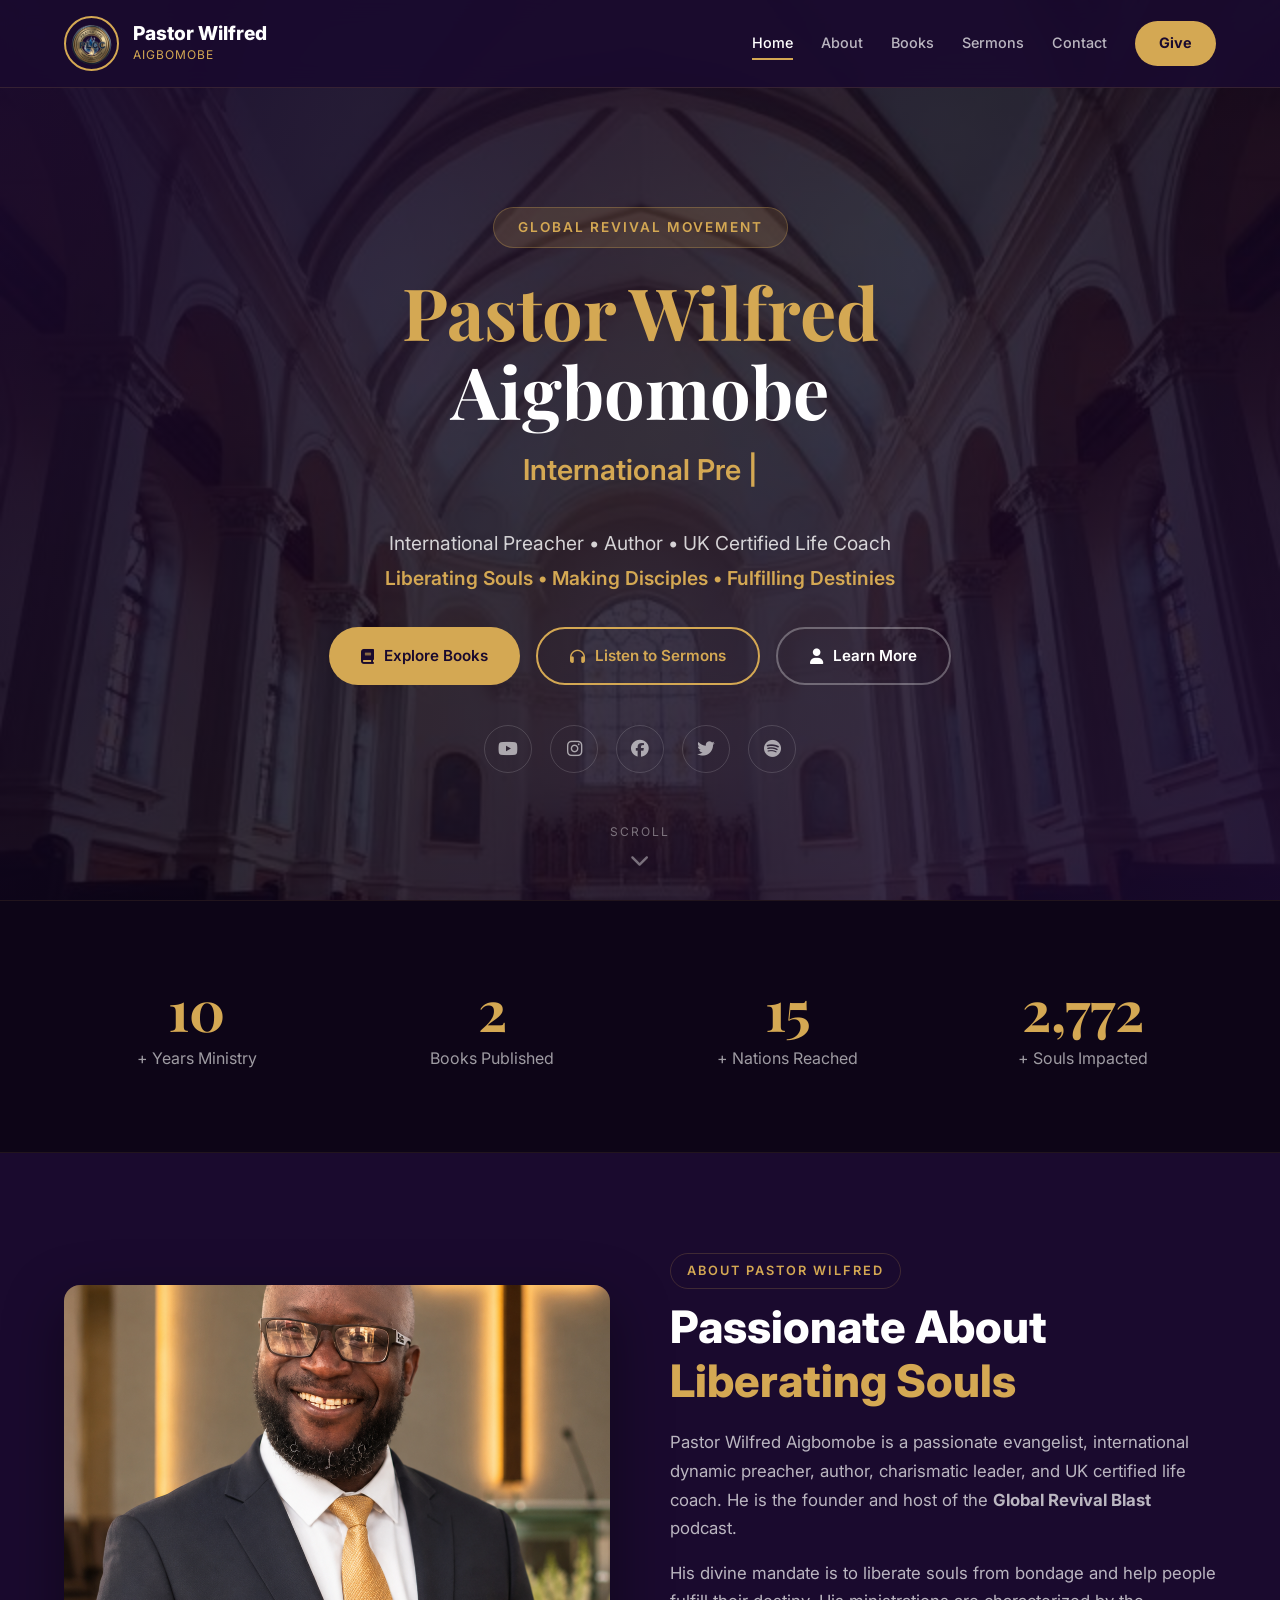
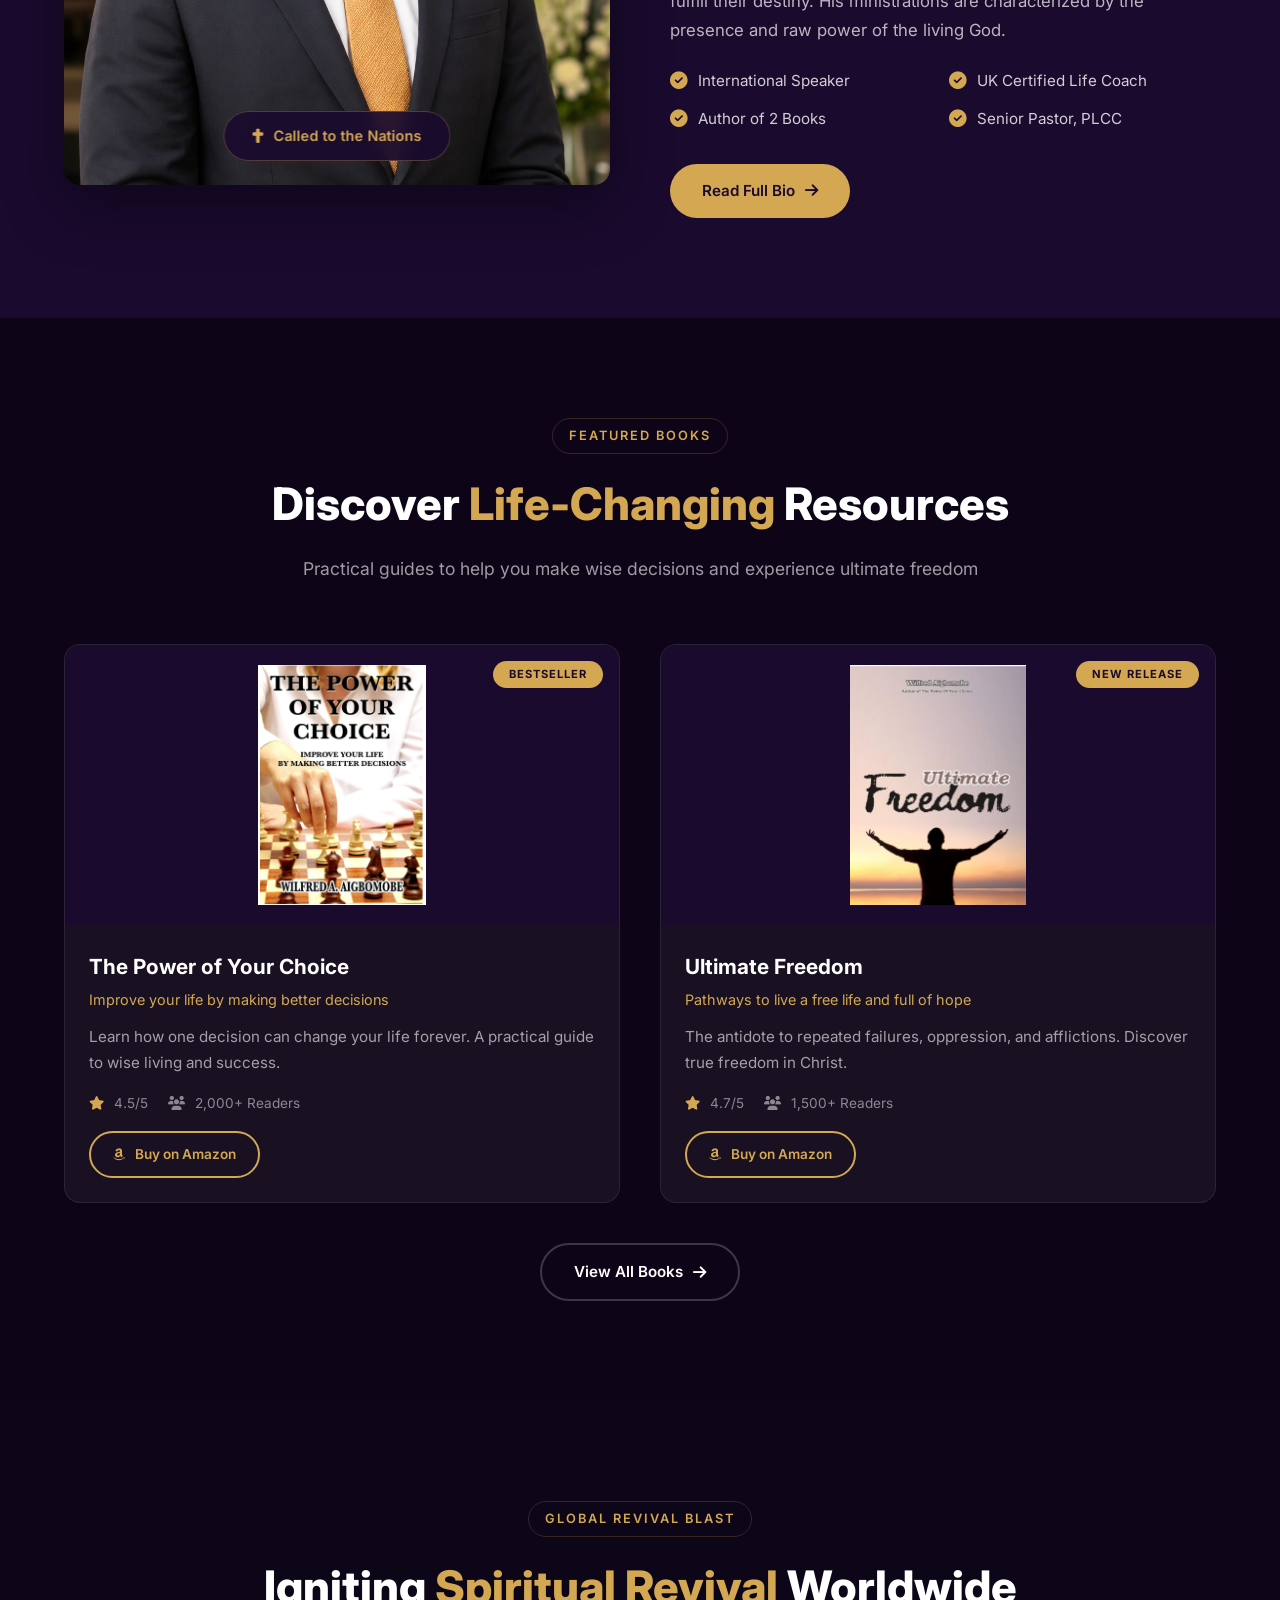
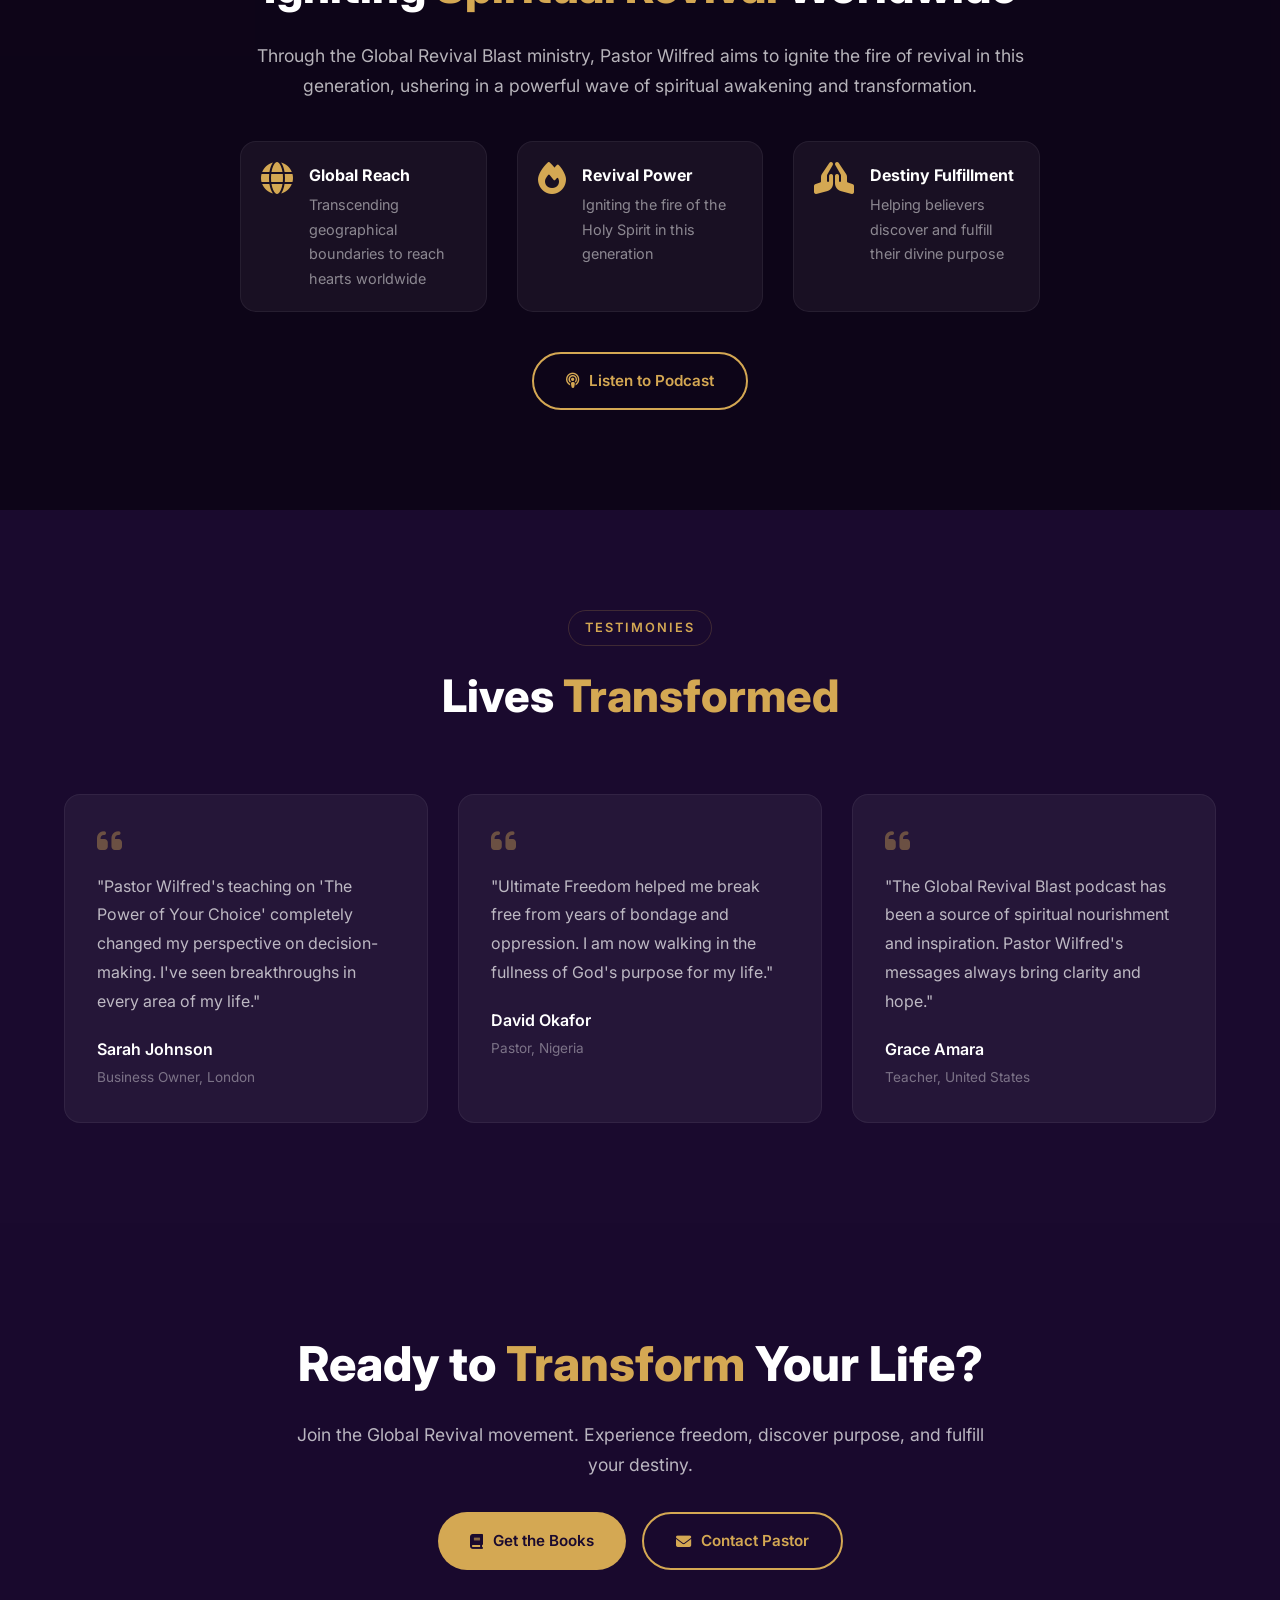
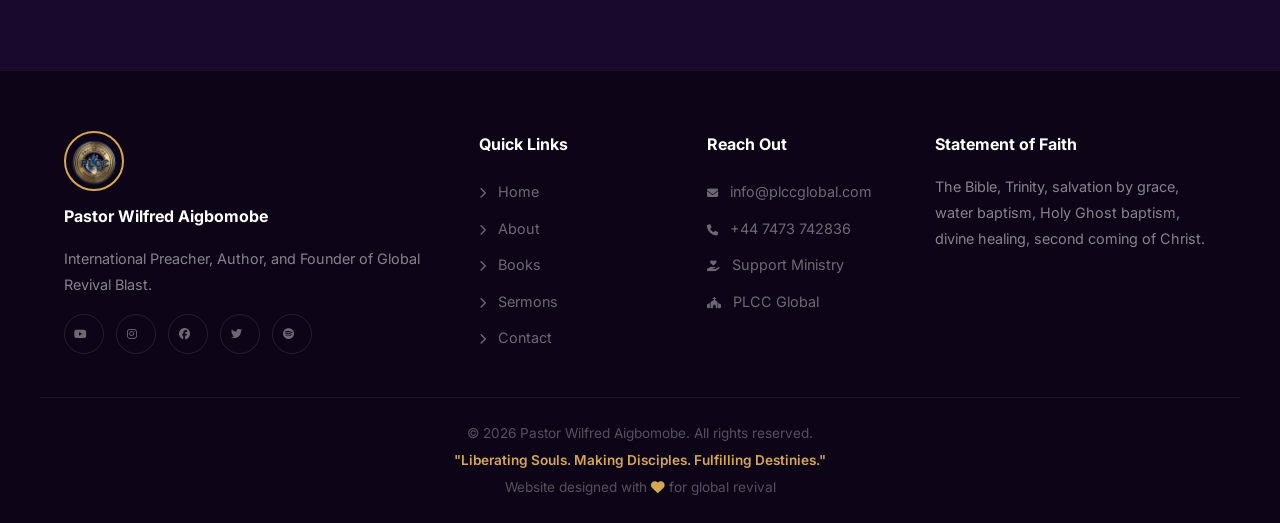
==== index.html @ 7311f671 "Initial commit: Pastor Wilfred Aigbomobe website with animations, books, sermons, and ministry pages" ====
<!DOCTYPE html>
<html lang="en">
<head>
    <meta charset="UTF-8" />
    <meta name="viewport" content="width=device-width, initial-scale=1.0" />
    <title>Pastor Wilfred Aigbomobe | Global Revivalist | Author | Speaker</title>
    <meta name="description" content="Pastor Wilfred Aigbomobe - International Preacher, Author of 'The Power of Your Choice' and 'Ultimate Freedom', Founder of Global Revival Blast. Liberating souls worldwide." />
    <meta name="keywords" content="Pastor Wilfred Aigbomobe, Global Revival Blast, The Power of Your Choice, Ultimate Freedom, PLCC, Prayer Life Christian Centre" />
    <meta name="robots" content="index, follow" />
    <link rel="canonical" href="https://pastorwilfred.com/" />
    
    <!-- Open Graph -->
    <meta property="og:title" content="Pastor Wilfred Aigbomobe | Global Revivalist" />
    <meta property="og:description" content="International Preacher, Author, and Founder of Global Revival Blast. Liberating Souls, Making Disciples, Fulfilling Destinies." />
    <meta property="og:image" content="images/pastor-photo.png" />
    <meta property="og:url" content="https://pastorwilfred.com/" />
    <meta property="og:type" content="website" />
    
    <link rel="preconnect" href="https://fonts.googleapis.com" />
    <link href="https://fonts.googleapis.com/css2?family=Inter:wght@300;400;600;700;800;900&family=Playfair+Display:wght@700&display=swap" rel="stylesheet" />
    <link rel="stylesheet" href="https://cdnjs.cloudflare.com/ajax/libs/font-awesome/6.5.0/css/all.min.css" />
    <link rel="stylesheet" href="css/style.css" />
</head>
<body>

    <!-- ===== PARTICLES BACKGROUND ===== -->
    <canvas id="particles-canvas"></canvas>

    <!-- ===== HEADER ===== -->
    <header>
        <div class="container header-content">
            <a href="index.html" class="logo">
                <img src="images/plc-logo.png" alt="PLCC Logo" class="logo-img" />
                <div class="logo-text">
                    <span class="logo-title">Pastor Wilfred</span>
                    <span class="logo-sub">Aigbomobe</span>
                </div>
            </a>
            <button class="hamburger" id="hamburger" aria-label="Toggle navigation">
                <span></span><span></span><span></span>
            </button>
            <nav id="nav-menu">
                <a href="index.html" class="active">Home</a>
                <a href="about.html">About</a>
                <a href="books.html">Books</a>
                <a href="sermons.html">Sermons</a>
                <a href="contact.html">Contact</a>
                <a href="give.html" class="btn-give">Give</a>
            </nav>
        </div>
    </header>

    <!-- ===== HERO SECTION ===== -->
    <section class="hero" style="background-image: url('images/church-background.jpg');">
        <div class="hero-overlay"></div>
        <div class="container hero-content">
            <div class="hero-badge animate-fade-up">Global Revival Movement</div>
            <h1 class="animate-text-reveal">
                <span class="highlight">Pastor Wilfred</span><br />
                Aigbomobe
            </h1>
            <div class="typed-container">
                <span class="typed-text" id="typed-text"></span>
                <span class="typed-cursor">|</span>
            </div>
            <p class="hero-description animate-fade-up delay-2">
                International Preacher • Author • UK Certified Life Coach<br />
                <span class="gold-text">Liberating Souls • Making Disciples • Fulfilling Destinies</span>
            </p>
            <div class="hero-buttons animate-fade-up delay-3">
                <a href="books.html" class="btn btn-primary"><i class="fas fa-book"></i> Explore Books</a>
                <a href="sermons.html" class="btn btn-gold"><i class="fas fa-headphones"></i> Listen to Sermons</a>
                <a href="about.html" class="btn btn-outline"><i class="fas fa-user"></i> Learn More</a>
            </div>
            <div class="hero-social animate-fade-up delay-4">
                <a href="#" target="_blank"><i class="fab fa-youtube"></i></a>
                <a href="#" target="_blank"><i class="fab fa-instagram"></i></a>
                <a href="#" target="_blank"><i class="fab fa-facebook"></i></a>
                <a href="#" target="_blank"><i class="fab fa-twitter"></i></a>
                <a href="#" target="_blank"><i class="fab fa-spotify"></i></a>
            </div>
        </div>
        <div class="scroll-indicator">
            <span>Scroll</span>
            <i class="fas fa-chevron-down"></i>
        </div>
    </section>

    <!-- ===== STATS SECTION ===== -->
    <section class="stats">
        <div class="container stats-grid">
            <div class="stat-item animate-on-scroll">
                <div class="stat-number" data-count="10">0</div>
                <div class="stat-label">+ Years Ministry</div>
            </div>
            <div class="stat-item animate-on-scroll">
                <div class="stat-number" data-count="2">0</div>
                <div class="stat-label">Books Published</div>
            </div>
            <div class="stat-item animate-on-scroll">
                <div class="stat-number" data-count="15">0</div>
                <div class="stat-label">+ Nations Reached</div>
            </div>
            <div class="stat-item animate-on-scroll">
                <div class="stat-number" data-count="5000">0</div>
                <div class="stat-label">+ Souls Impacted</div>
            </div>
        </div>
    </section>

    <!-- ===== ABOUT PREVIEW ===== -->
    <section class="about-preview">
        <div class="container">
            <div class="about-grid">
                <div class="about-image animate-on-scroll">
                    <img src="images/pastor-photo.png" alt="Pastor Wilfred Aigbomobe" />
                    <div class="about-image-badge">
                        <i class="fas fa-cross"></i> Called to the Nations
                    </div>
                </div>
                <div class="about-text animate-on-scroll">
                    <span class="section-tag">About Pastor Wilfred</span>
                    <h2>Passionate About <span class="highlight">Liberating Souls</span></h2>
                    <p>Pastor Wilfred Aigbomobe is a passionate evangelist, international dynamic preacher, author, charismatic leader, and UK certified life coach. He is the founder and host of the <strong>Global Revival Blast</strong> podcast.</p>
                    <p>His divine mandate is to liberate souls from bondage and help people fulfill their destiny. His ministrations are characterized by the presence and raw power of the living God.</p>
                    <div class="about-features">
                        <div class="feature"><i class="fas fa-check-circle gold-text"></i> International Speaker</div>
                        <div class="feature"><i class="fas fa-check-circle gold-text"></i> UK Certified Life Coach</div>
                        <div class="feature"><i class="fas fa-check-circle gold-text"></i> Author of 2 Books</div>
                        <div class="feature"><i class="fas fa-check-circle gold-text"></i> Senior Pastor, PLCC</div>
                    </div>
                    <a href="about.html" class="btn btn-primary">Read Full Bio <i class="fas fa-arrow-right"></i></a>
                </div>
            </div>
        </div>
    </section>

    <!-- ===== BOOKS PREVIEW ===== -->
    <section class="books-preview">
        <div class="container">
            <div class="section-header animate-on-scroll">
                <span class="section-tag">Featured Books</span>
                <h2>Discover <span class="highlight">Life-Changing</span> Resources</h2>
                <p>Practical guides to help you make wise decisions and experience ultimate freedom</p>
            </div>
            <div class="books-grid">
                <div class="book-card animate-on-scroll">
                    <div class="book-image">
                        <img src="images/power of your choice book.png" alt="The Power of Your Choice" />
                        <div class="book-badge">Bestseller</div>
                    </div>
                    <div class="book-info">
                        <h3>The Power of Your Choice</h3>
                        <p class="book-subtitle">Improve your life by making better decisions</p>
                        <p class="book-description">Learn how one decision can change your life forever. A practical guide to wise living and success.</p>
                        <div class="book-meta">
                            <span><i class="fas fa-star gold-text"></i> 4.5/5</span>
                            <span><i class="fas fa-users"></i> 2,000+ Readers</span>
                        </div>
                        <a href="https://www.amazon.com/power-your-choice-Improve-decisions/dp/147524911X" target="_blank" class="btn btn-gold btn-small">
                            <i class="fab fa-amazon"></i> Buy on Amazon
                        </a>
                    </div>
                </div>
                <div class="book-card animate-on-scroll delay-1">
                    <div class="book-image">
                        <img src="images/altimate freedom book.png" alt="Ultimate Freedom" />
                        <div class="book-badge">New Release</div>
                    </div>
                    <div class="book-info">
                        <h3>Ultimate Freedom</h3>
                        <p class="book-subtitle">Pathways to live a free life and full of hope</p>
                        <p class="book-description">The antidote to repeated failures, oppression, and afflictions. Discover true freedom in Christ.</p>
                        <div class="book-meta">
                            <span><i class="fas fa-star gold-text"></i> 4.7/5</span>
                            <span><i class="fas fa-users"></i> 1,500+ Readers</span>
                        </div>
                        <a href="https://www.amazon.com/Ultimate-Freedom-Wilfred-Abumen-Aigbomobe-ebook/dp/B083C5H38D" target="_blank" class="btn btn-gold btn-small">
                            <i class="fab fa-amazon"></i> Buy on Amazon
                        </a>
                    </div>
                </div>
            </div>
            <div class="books-cta animate-on-scroll">
                <a href="books.html" class="btn btn-outline-light">View All Books <i class="fas fa-arrow-right"></i></a>
            </div>
        </div>
    </section>

    <!-- ===== MINISTRY SECTION ===== -->
    <section class="ministry-section" style="background-image: url('images/church-background.jpg');">
        <div class="ministry-overlay"></div>
        <div class="container">
            <div class="ministry-content animate-on-scroll">
                <span class="section-tag gold-text">Global Revival Blast</span>
                <h2>Igniting <span class="highlight">Spiritual Revival</span> Worldwide</h2>
                <p>Through the Global Revival Blast ministry, Pastor Wilfred aims to ignite the fire of revival in this generation, ushering in a powerful wave of spiritual awakening and transformation.</p>
                <div class="ministry-features">
                    <div class="ministry-feature">
                        <i class="fas fa-globe"></i>
                        <div>
                            <h4>Global Reach</h4>
                            <p>Transcending geographical boundaries to reach hearts worldwide</p>
                        </div>
                    </div>
                    <div class="ministry-feature">
                        <i class="fas fa-fire"></i>
                        <div>
                            <h4>Revival Power</h4>
                            <p>Igniting the fire of the Holy Spirit in this generation</p>
                        </div>
                    </div>
                    <div class="ministry-feature">
                        <i class="fas fa-praying-hands"></i>
                        <div>
                            <h4>Destiny Fulfillment</h4>
                            <p>Helping believers discover and fulfill their divine purpose</p>
                        </div>
                    </div>
                </div>
                <a href="sermons.html" class="btn btn-gold"><i class="fas fa-podcast"></i> Listen to Podcast</a>
            </div>
        </div>
    </section>

    <!-- ===== TESTIMONIALS ===== -->
    <section class="testimonials">
        <div class="container">
            <div class="section-header animate-on-scroll">
                <span class="section-tag">Testimonies</span>
                <h2>Lives <span class="highlight">Transformed</span></h2>
            </div>
            <div class="testimonials-grid">
                <div class="testimonial-card animate-on-scroll">
                    <i class="fas fa-quote-left testimonial-quote"></i>
                    <p>"Pastor Wilfred's teaching on 'The Power of Your Choice' completely changed my perspective on decision-making. I've seen breakthroughs in every area of my life."</p>
                    <div class="testimonial-author">
                        <div class="author-info">
                            <h4>Sarah Johnson</h4>
                            <span>Business Owner, London</span>
                        </div>
                    </div>
                </div>
                <div class="testimonial-card animate-on-scroll delay-1">
                    <i class="fas fa-quote-left testimonial-quote"></i>
                    <p>"Ultimate Freedom helped me break free from years of bondage and oppression. I am now walking in the fullness of God's purpose for my life."</p>
                    <div class="testimonial-author">
                        <div class="author-info">
                            <h4>David Okafor</h4>
                            <span>Pastor, Nigeria</span>
                        </div>
                    </div>
                </div>
                <div class="testimonial-card animate-on-scroll delay-2">
                    <i class="fas fa-quote-left testimonial-quote"></i>
                    <p>"The Global Revival Blast podcast has been a source of spiritual nourishment and inspiration. Pastor Wilfred's messages always bring clarity and hope."</p>
                    <div class="testimonial-author">
                        <div class="author-info">
                            <h4>Grace Amara</h4>
                            <span>Teacher, United States</span>
                        </div>
                    </div>
                </div>
            </div>
        </div>
    </section>

    <!-- ===== CTA SECTION ===== -->
    <section class="cta-section" style="background-image: url('images/cross-and-cross-backgoung.jpg');">
        <div class="cta-overlay"></div>
        <div class="container">
            <div class="cta-content animate-on-scroll">
                <h2>Ready to <span class="highlight">Transform</span> Your Life?</h2>
                <p>Join the Global Revival movement. Experience freedom, discover purpose, and fulfill your destiny.</p>
                <div class="cta-buttons">
                    <a href="books.html" class="btn btn-primary"><i class="fas fa-book"></i> Get the Books</a>
                    <a href="contact.html" class="btn btn-gold"><i class="fas fa-envelope"></i> Contact Pastor</a>
                </div>
            </div>
        </div>
    </section>

    <!-- ===== FOOTER ===== -->
    <footer>
        <div class="container footer-grid">
            <div class="footer-col">
                <img src="images/plc-logo.png" alt="PLCC Logo" class="footer-logo" />
                <h4>Pastor Wilfred Aigbomobe</h4>
                <p>International Preacher, Author, and Founder of Global Revival Blast.</p>
                <div class="footer-social">
                    <a href="#"><i class="fab fa-youtube"></i></a>
                    <a href="#"><i class="fab fa-instagram"></i></a>
                    <a href="#"><i class="fab fa-facebook"></i></a>
                    <a href="#"><i class="fab fa-twitter"></i></a>
                    <a href="#"><i class="fab fa-spotify"></i></a>
                </div>
            </div>
            <div class="footer-col">
                <h4>Quick Links</h4>
                <a href="index.html"><i class="fas fa-chevron-right"></i> Home</a>
                <a href="about.html"><i class="fas fa-chevron-right"></i> About</a>
                <a href="books.html"><i class="fas fa-chevron-right"></i> Books</a>
                <a href="sermons.html"><i class="fas fa-chevron-right"></i> Sermons</a>
                <a href="contact.html"><i class="fas fa-chevron-right"></i> Contact</a>
            </div>
            <div class="footer-col">
                <h4>Reach Out</h4>
                <a href="mailto:info@plccglobal.com"><i class="fas fa-envelope"></i> info@plccglobal.com</a>
                <a href="tel:+447473742836"><i class="fas fa-phone"></i> +44 7473 742836</a>
                <a href="give.html"><i class="fas fa-hand-holding-heart"></i> Support Ministry</a>
                <a href="https://plccglobal.com/" target="_blank"><i class="fas fa-church"></i> PLCC Global</a>
            </div>
            <div class="footer-col">
                <h4>Statement of Faith</h4>
                <p>The Bible, Trinity, salvation by grace, water baptism, Holy Ghost baptism, divine healing, second coming of Christ.</p>
            </div>
        </div>
        <div class="footer-bottom">
            <div class="container">
                <p>&copy; 2026 Pastor Wilfred Aigbomobe. All rights reserved.</p>
                <p class="footer-tagline">"Liberating Souls. Making Disciples. Fulfilling Destinies."</p>
                <p class="design-credit">Website designed with <i class="fas fa-heart" style="color: #d4a853;"></i> for global revival</p>
            </div>
        </div>
    </footer>

    <script src="js/script.js"></script>
</body>
</html>
---- css/style.css ----
/* ===== CSS VARIABLES ===== */
:root {
    --primary: #1a0a2e;
    --primary-dark: #0d0517;
    --primary-light: #2d1b4e;
    --gold: #d4a853;
    --gold-light: #f0d080;
    --gold-glow: rgba(212, 168, 83, 0.3);
    --white: #ffffff;
    --light-gray: #f8f6f2;
    --text-dark: #1a1a2e;
    --text-light: #b0a8c8;
    --shadow: 0 20px 60px rgba(0, 0, 0, 0.4);
    --shadow-gold: 0 0 40px rgba(212, 168, 83, 0.2);
    --radius: 16px;
    --transition: all 0.5s cubic-bezier(0.25, 0.46, 0.45, 0.94);
}

/* ===== RESET & BASE ===== */
* {
    margin: 0;
    padding: 0;
    box-sizing: border-box;
}

html {
    scroll-behavior: smooth;
}

body {
    font-family: 'Inter', sans-serif;
    background: var(--primary);
    color: var(--white);
    line-height: 1.7;
    overflow-x: hidden;
}

a {
    text-decoration: none;
    color: inherit;
}

img {
    max-width: 100%;
    display: block;
}

.container {
    max-width: 1200px;
    margin: 0 auto;
    padding: 0 24px;
}

/* ===== SCROLLBAR ===== */
::-webkit-scrollbar {
    width: 8px;
}
::-webkit-scrollbar-track {
    background: var(--primary-dark);
}
::-webkit-scrollbar-thumb {
    background: var(--gold);
    border-radius: 10px;
}

/* ===== PARTICLES CANVAS ===== */
#particles-canvas {
    position: fixed;
    top: 0;
    left: 0;
    width: 100%;
    height: 100%;
    z-index: 0;
    pointer-events: none;
}

/* ===== HEADER ===== */
header {
    position: fixed;
    top: 0;
    left: 0;
    width: 100%;
    z-index: 1000;
    padding: 16px 0;
    background: rgba(26, 10, 46, 0.92);
    backdrop-filter: blur(12px);
    border-bottom: 1px solid rgba(212, 168, 83, 0.15);
    transition: var(--transition);
}

header.scrolled {
    padding: 10px 0;
    background: rgba(13, 5, 23, 0.98);
    box-shadow: 0 4px 30px rgba(0, 0, 0, 0.5);
}

.header-content {
    display: flex;
    justify-content: space-between;
    align-items: center;
}

.logo {
    display: flex;
    align-items: center;
    gap: 14px;
}

.logo-img {
    height: 55px;
    width: 55px;
    border-radius: 50%;
    object-fit: cover;
    border: 2px solid var(--gold);
}

.logo-text {
    display: flex;
    flex-direction: column;
}

.logo-title {
    font-size: 1.2rem;
    font-weight: 800;
    color: var(--white);
    line-height: 1.2;
}

.logo-sub {
    font-size: 0.75rem;
    color: var(--gold);
    font-weight: 400;
    letter-spacing: 1px;
    text-transform: uppercase;
}

nav {
    display: flex;
    align-items: center;
    gap: 28px;
}

nav a {
    font-size: 0.9rem;
    font-weight: 500;
    color: rgba(255, 255, 255, 0.7);
    transition: var(--transition);
    position: relative;
}

nav a::after {
    content: '';
    position: absolute;
    bottom: -4px;
    left: 0;
    width: 0;
    height: 2px;
    background: var(--gold);
    transition: var(--transition);
}

nav a:hover,
nav a.active {
    color: var(--white);
}

nav a:hover::after,
nav a.active::after {
    width: 100%;
}

.btn-give {
    background: var(--gold);
    color: var(--primary) !important;
    padding: 10px 24px;
    border-radius: 50px;
    font-weight: 700 !important;
    transition: var(--transition);
}

.btn-give:hover {
    background: var(--gold-light);
    transform: translateY(-2px);
    box-shadow: 0 10px 30px rgba(212, 168, 83, 0.3);
}

.btn-give::after {
    display: none !important;
}

.hamburger {
    display: none;
    flex-direction: column;
    gap: 5px;
    background: none;
    border: none;
    cursor: pointer;
    padding: 4px;
}

.hamburger span {
    width: 28px;
    height: 2px;
    background: var(--white);
    transition: var(--transition);
}

/* ===== BUTTONS ===== */
.btn {
    display: inline-flex;
    align-items: center;
    gap: 10px;
    padding: 14px 32px;
    border-radius: 50px;
    font-weight: 600;
    font-size: 0.95rem;
    transition: var(--transition);
    cursor: pointer;
    border: none;
    text-decoration: none;
}

.btn-primary {
    background: var(--gold);
    color: var(--primary);
}

.btn-primary:hover {
    background: var(--gold-light);
    transform: translateY(-3px);
    box-shadow: 0 10px 40px rgba(212, 168, 83, 0.3);
}

.btn-gold {
    background: transparent;
    color: var(--gold);
    border: 2px solid var(--gold);
}

.btn-gold:hover {
    background: var(--gold);
    color: var(--primary);
    transform: translateY(-3px);
    box-shadow: 0 10px 40px rgba(212, 168, 83, 0.2);
}

.btn-outline {
    background: transparent;
    color: var(--white);
    border: 2px solid rgba(255, 255, 255, 0.3);
}

.btn-outline:hover {
    background: rgba(255, 255, 255, 0.1);
    border-color: var(--white);
    transform: translateY(-3px);
}

.btn-outline-light {
    background: transparent;
    color: var(--white);
    border: 2px solid rgba(255, 255, 255, 0.2);
}

.btn-outline-light:hover {
    background: var(--white);
    color: var(--primary);
    transform: translateY(-3px);
}

.btn-small {
    padding: 10px 22px;
    font-size: 0.85rem;
}

/* ===== SECTION TAGS ===== */
.section-tag {
    display: inline-block;
    font-size: 0.8rem;
    font-weight: 600;
    color: var(--gold);
    text-transform: uppercase;
    letter-spacing: 2px;
    margin-bottom: 12px;
    padding: 6px 16px;
    border: 1px solid rgba(212, 168, 83, 0.2);
    border-radius: 50px;
}

.gold-text {
    color: var(--gold);
}

.highlight {
    color: var(--gold);
    position: relative;
}

/* ===== HERO SECTION ===== */
.hero {
    position: relative;
    min-height: 100vh;
    display: flex;
    align-items: center;
    background-size: cover;
    background-position: center;
    background-attachment: fixed;
    padding-top: 80px;
    overflow: hidden;
}

.hero-overlay {
    position: absolute;
    top: 0;
    left: 0;
    width: 100%;
    height: 100%;
    background: linear-gradient(135deg, rgba(26, 10, 46, 0.95) 0%, rgba(13, 5, 23, 0.8) 50%, rgba(26, 10, 46, 0.9) 100%);
    z-index: 1;
}

.hero-content {
    position: relative;
    z-index: 2;
    text-align: center;
    max-width: 900px;
    margin: 0 auto;
}

.hero-badge {
    display: inline-block;
    padding: 8px 24px;
    background: rgba(212, 168, 83, 0.15);
    border: 1px solid rgba(212, 168, 83, 0.3);
    border-radius: 50px;
    font-size: 0.85rem;
    font-weight: 600;
    color: var(--gold);
    letter-spacing: 2px;
    text-transform: uppercase;
    margin-bottom: 24px;
}

.hero h1 {
    font-family: 'Playfair Display', serif;
    font-size: 4.5rem;
    line-height: 1.1;
    margin-bottom: 16px;
    color: var(--white);
}

.typed-container {
    font-size: 1.8rem;
    font-weight: 600;
    color: var(--gold);
    margin-bottom: 20px;
    min-height: 60px;
}

.typed-cursor {
    animation: blink 0.8s infinite;
}

@keyframes blink {
    0%, 100% { opacity: 1; }
    50% { opacity: 0; }
}

.hero-description {
    font-size: 1.2rem;
    color: rgba(255, 255, 255, 0.8);
    margin-bottom: 32px;
    line-height: 1.8;
}

.hero-description .gold-text {
    font-weight: 600;
}

.hero-buttons {
    display: flex;
    gap: 16px;
    justify-content: center;
    flex-wrap: wrap;
    margin-bottom: 40px;
}

.hero-social {
    display: flex;
    gap: 18px;
    justify-content: center;
}

.hero-social a {
    width: 48px;
    height: 48px;
    border-radius: 50%;
    border: 1px solid rgba(255, 255, 255, 0.15);
    display: flex;
    align-items: center;
    justify-content: center;
    font-size: 1.1rem;
    color: rgba(255, 255, 255, 0.6);
    transition: var(--transition);
}

.hero-social a:hover {
    background: var(--gold);
    color: var(--primary);
    border-color: var(--gold);
    transform: translateY(-4px);
    box-shadow: 0 8px 30px rgba(212, 168, 83, 0.3);
}

.scroll-indicator {
    position: absolute;
    bottom: 30px;
    left: 50%;
    transform: translateX(-50%);
    z-index: 2;
    display: flex;
    flex-direction: column;
    align-items: center;
    gap: 8px;
    color: rgba(255, 255, 255, 0.4);
    font-size: 0.75rem;
    letter-spacing: 2px;
    text-transform: uppercase;
    animation: bounce 2s infinite;
}

.scroll-indicator i {
    font-size: 1.2rem;
}

@keyframes bounce {
    0%, 100% { transform: translateX(-50%) translateY(0); }
    50% { transform: translateX(-50%) translateY(-10px); }
}

/* ===== ANIMATIONS ===== */
.animate-fade-up {
    opacity: 0;
    transform: translateY(40px);
    animation: fadeUp 0.8s ease forwards;
}

.animate-text-reveal {
    opacity: 0;
    animation: textReveal 1s ease forwards;
}

.delay-1 { animation-delay: 0.2s; }
.delay-2 { animation-delay: 0.4s; }
.delay-3 { animation-delay: 0.6s; }
.delay-4 { animation-delay: 0.8s; }

@keyframes fadeUp {
    to {
        opacity: 1;
        transform: translateY(0);
    }
}

@keyframes textReveal {
    0% {
        opacity: 0;
        transform: translateY(30px) scale(0.95);
    }
    100% {
        opacity: 1;
        transform: translateY(0) scale(1);
    }
}

.animate-on-scroll {
    opacity: 0;
    transform: translateY(50px);
    transition: all 0.8s ease;
}

.animate-on-scroll.visible {
    opacity: 1;
    transform: translateY(0);
}

/* ===== STATS ===== */
.stats {
    padding: 60px 0;
    background: var(--primary-dark);
    border-top: 1px solid rgba(212, 168, 83, 0.1);
    border-bottom: 1px solid rgba(212, 168, 83, 0.1);
}

.stats-grid {
    display: grid;
    grid-template-columns: repeat(4, 1fr);
    gap: 30px;
    text-align: center;
}

.stat-item {
    padding: 20px;
}

.stat-number {
    font-family: 'Playfair Display', serif;
    font-size: 3.5rem;
    font-weight: 700;
    color: var(--gold);
    line-height: 1;
}

.stat-label {
    font-size: 1rem;
    color: rgba(255, 255, 255, 0.6);
    margin-top: 8px;
    font-weight: 400;
}

/* ===== ABOUT PREVIEW ===== */
.about-preview {
    padding: 100px 0;
    background: var(--primary);
}

.about-grid {
    display: grid;
    grid-template-columns: 1fr 1fr;
    gap: 60px;
    align-items: center;
}

.about-image {
    position: relative;
    border-radius: var(--radius);
    overflow: hidden;
    box-shadow: var(--shadow);
}

.about-image img {
    width: 100%;
    height: 500px;
    object-fit: cover;
    transition: var(--transition);
}

.about-image:hover img {
    transform: scale(1.02);
}

.about-image-badge {
    position: absolute;
    bottom: 24px;
    left: 50%;
    transform: translateX(-50%);
    background: rgba(26, 10, 46, 0.9);
    backdrop-filter: blur(10px);
    padding: 12px 28px;
    border-radius: 50px;
    border: 1px solid rgba(212, 168, 83, 0.3);
    font-size: 0.9rem;
    font-weight: 600;
    color: var(--gold);
    display: flex;
    align-items: center;
    gap: 10px;
    white-space: nowrap;
}

.about-text h2 {
    font-size: 2.8rem;
    font-weight: 800;
    margin-bottom: 20px;
    line-height: 1.2;
}

.about-text p {
    color: rgba(255, 255, 255, 0.7);
    margin-bottom: 16px;
    font-size: 1.05rem;
}

.about-features {
    display: grid;
    grid-template-columns: 1fr 1fr;
    gap: 12px;
    margin: 24px 0 32px;
}

.feature {
    display: flex;
    align-items: center;
    gap: 10px;
    font-size: 0.95rem;
    color: rgba(255, 255, 255, 0.8);
}

.feature i {
    font-size: 1.1rem;
}

/* ===== BOOKS PREVIEW ===== */
.books-preview {
    padding: 100px 0;
    background: var(--primary-dark);
}

.section-header {
    text-align: center;
    margin-bottom: 60px;
}

.section-header h2 {
    font-size: 2.8rem;
    font-weight: 800;
    margin-bottom: 12px;
}

.section-header p {
    color: rgba(255, 255, 255, 0.6);
    font-size: 1.1rem;
}

.books-grid {
    display: grid;
    grid-template-columns: repeat(2, 1fr);
    gap: 40px;
    margin-bottom: 40px;
}

.book-card {
    background: rgba(255, 255, 255, 0.05);
    border-radius: var(--radius);
    overflow: hidden;
    border: 1px solid rgba(255, 255, 255, 0.08);
    transition: var(--transition);
}

.book-card:hover {
    transform: translateY(-8px);
    border-color: rgba(212, 168, 83, 0.3);
    box-shadow: var(--shadow-gold);
}

.book-image {
    position: relative;
    height: 280px;
    overflow: hidden;
    background: var(--primary);
}

.book-image img {
    width: 100%;
    height: 100%;
    object-fit: contain;
    padding: 20px;
    transition: var(--transition);
}

.book-card:hover .book-image img {
    transform: scale(1.05);
}

.book-badge {
    position: absolute;
    top: 16px;
    right: 16px;
    background: var(--gold);
    color: var(--primary);
    padding: 4px 16px;
    border-radius: 50px;
    font-size: 0.7rem;
    font-weight: 700;
    text-transform: uppercase;
    letter-spacing: 1px;
}

.book-info {
    padding: 24px;
}

.book-info h3 {
    font-size: 1.3rem;
    font-weight: 700;
    margin-bottom: 4px;
}

.book-subtitle {
    color: var(--gold);
    font-size: 0.9rem;
    margin-bottom: 12px;
}

.book-description {
    color: rgba(255, 255, 255, 0.6);
    font-size: 0.95rem;
    margin-bottom: 16px;
}

.book-meta {
    display: flex;
    gap: 20px;
    margin-bottom: 16px;
    font-size: 0.85rem;
    color: rgba(255, 255, 255, 0.5);
}

.book-meta i {
    margin-right: 6px;
}

.books-cta {
    text-align: center;
}

/* ===== MINISTRY SECTION ===== */
.ministry-section {
    position: relative;
    padding: 100px 0;
    background-size: cover;
    background-position: center;
    background-attachment: fixed;
}

.ministry-overlay {
    position: absolute;
    top: 0;
    left: 0;
    width: 100%;
    height: 100%;
    background: rgba(13, 5, 23, 0.9);
}

.ministry-content {
    position: relative;
    z-index: 1;
    text-align: center;
    max-width: 800px;
    margin: 0 auto;
}

.ministry-content h2 {
    font-size: 2.8rem;
    font-weight: 800;
    margin-bottom: 16px;
}

.ministry-content > p {
    color: rgba(255, 255, 255, 0.7);
    font-size: 1.1rem;
    margin-bottom: 40px;
}

.ministry-features {
    display: grid;
    grid-template-columns: repeat(3, 1fr);
    gap: 30px;
    margin-bottom: 40px;
    text-align: left;
}

.ministry-feature {
    display: flex;
    gap: 16px;
    padding: 20px;
    background: rgba(255, 255, 255, 0.05);
    border-radius: var(--radius);
    border: 1px solid rgba(255, 255, 255, 0.06);
}

.ministry-feature i {
    font-size: 2rem;
    color: var(--gold);
    flex-shrink: 0;
}

.ministry-feature h4 {
    font-size: 1rem;
    margin-bottom: 4px;
}

.ministry-feature p {
    font-size: 0.9rem;
    color: rgba(255, 255, 255, 0.5);
}

/* ===== TESTIMONIALS ===== */
.testimonials {
    padding: 100px 0;
    background: var(--primary);
}

.testimonials-grid {
    display: grid;
    grid-template-columns: repeat(3, 1fr);
    gap: 30px;
}

.testimonial-card {
    background: rgba(255, 255, 255, 0.05);
    border-radius: var(--radius);
    padding: 32px;
    border: 1px solid rgba(255, 255, 255, 0.06);
    transition: var(--transition);
}

.testimonial-card:hover {
    transform: translateY(-4px);
    border-color: rgba(212, 168, 83, 0.2);
}

.testimonial-quote {
    color: var(--gold);
    font-size: 1.8rem;
    margin-bottom: 16px;
    opacity: 0.4;
}

.testimonial-card p {
    color: rgba(255, 255, 255, 0.7);
    font-size: 1rem;
    line-height: 1.8;
    margin-bottom: 20px;
}

.testimonial-author {
    display: flex;
    align-items: center;
    gap: 16px;
}

.author-info h4 {
    font-size: 1rem;
    font-weight: 600;
}

.author-info span {
    font-size: 0.85rem;
    color: rgba(255, 255, 255, 0.4);
}

/* ===== CTA SECTION ===== */
.cta-section {
    position: relative;
    padding: 100px 0;
    background-size: cover;
    background-position: center;
    background-attachment: fixed;
}

.cta-overlay {
    position: absolute;
    top: 0;
    left: 0;
    width: 100%;
    height: 100%;
    background: rgba(26, 10, 46, 0.92);
}

.cta-content {
    position: relative;
    z-index: 1;
    text-align: center;
    max-width: 700px;
    margin: 0 auto;
}

.cta-content h2 {
    font-size: 3rem;
    font-weight: 800;
    margin-bottom: 16px;
}

.cta-content p {
    color: rgba(255, 255, 255, 0.7);
    font-size: 1.1rem;
    margin-bottom: 32px;
}

.cta-buttons {
    display: flex;
    gap: 16px;
    justify-content: center;
    flex-wrap: wrap;
}

/* ===== FOOTER ===== */
footer {
    background: var(--primary-dark);
    padding: 60px 0 0;
    border-top: 1px solid rgba(212, 168, 83, 0.08);
}

.footer-grid {
    display: grid;
    grid-template-columns: 2fr 1fr 1fr 1.5fr;
    gap: 40px;
    padding-bottom: 40px;
    border-bottom: 1px solid rgba(255, 255, 255, 0.05);
}

.footer-logo {
    height: 60px;
    width: 60px;
    border-radius: 50%;
    object-fit: cover;
    border: 2px solid var(--gold);
    margin-bottom: 12px;
}

.footer-col h4 {
    font-size: 1rem;
    font-weight: 700;
    margin-bottom: 16px;
    color: var(--white);
}

.footer-col p {
    color: rgba(255, 255, 255, 0.5);
    font-size: 0.9rem;
    line-height: 1.8;
}

.footer-col a {
    display: block;
    color: rgba(255, 255, 255, 0.4);
    font-size: 0.9rem;
    padding: 6px 0;
    transition: var(--transition);
}

.footer-col a:hover {
    color: var(--gold);
    padding-left: 8px;
}

.footer-col a i {
    margin-right: 8px;
    font-size: 0.7rem;
}

.footer-social {
    display: flex;
    gap: 12px;
    margin-top: 16px;
}

.footer-social a {
    width: 40px;
    height: 40px;
    border-radius: 50%;
    border: 1px solid rgba(255, 255, 255, 0.1);
    display: flex;
    align-items: center;
    justify-content: center;
    font-size: 1rem;
    color: rgba(255, 255, 255, 0.4);
    transition: var(--transition);
}

.footer-social a:hover {
    background: var(--gold);
    color: var(--primary);
    border-color: var(--gold);
    transform: translateY(-3px);
}

.footer-bottom {
    padding: 24px 0;
    text-align: center;
}

.footer-bottom p {
    color: rgba(255, 255, 255, 0.3);
    font-size: 0.85rem;
}

.footer-tagline {
    color: var(--gold) !important;
    font-weight: 600;
    margin-top: 4px;
}

.design-credit {
    margin-top: 4px;
    font-size: 0.75rem;
    color: rgba(255, 255, 255, 0.2);
}

.design-credit i {
    color: var(--gold);
}

/* ===== RESPONSIVE ===== */
@media (max-width: 992px) {
    .hero h1 {
        font-size: 3.5rem;
    }
    .typed-container {
        font-size: 1.4rem;
    }
    .about-grid {
        grid-template-columns: 1fr;
        gap: 40px;
    }
    .about-image img {
        height: 350px;
    }
    .books-grid {
        grid-template-columns: 1fr;
        max-width: 500px;
        margin: 0 auto 40px;
    }
    .stats-grid {
        grid-template-columns: repeat(2, 1fr);
    }
    .ministry-features {
        grid-template-columns: 1fr;
    }
    .testimonials-grid {
        grid-template-columns: 1fr;
        max-width: 500px;
        margin: 0 auto;
    }
    .footer-grid {
        grid-template-columns: 1fr 1fr;
    }
    .about-features {
        grid-template-columns: 1fr;
    }
    nav {
        display: none;
        position: absolute;
        top: 100%;
        left: 0;
        width: 100%;
        background: rgba(13, 5, 23, 0.98);
        padding: 20px 24px;
        flex-direction: column;
        gap: 16px;
        border-bottom: 1px solid rgba(212, 168, 83, 0.1);
    }
    nav.open {
        display: flex;
    }
    .hamburger {
        display: flex;
    }
}

@media (max-width: 768px) {
    .hero h1 {
        font-size: 2.5rem;
    }
    .typed-container {
        font-size: 1.1rem;
        min-height: 40px;
    }
    .hero-description {
        font-size: 1rem;
    }
    .hero-buttons {
        flex-direction: column;
        align-items: center;
    }
    .btn {
        width: 100%;
        justify-content: center;
    }
    .section-header h2 {
        font-size: 2rem;
    }
    .about-text h2 {
        font-size: 2rem;
    }
    .stat-number {
        font-size: 2.5rem;
    }
    .cta-content h2 {
        font-size: 2rem;
    }
    .footer-grid {
        grid-template-columns: 1fr;
        gap: 30px;
    }
    .ministry-feature {
        flex-direction: column;
        align-items: center;
        text-align: center;
    }
    .about-image-badge {
        font-size: 0.75rem;
        padding: 8px 16px;
        bottom: 16px;
        white-space: normal;
    }
}
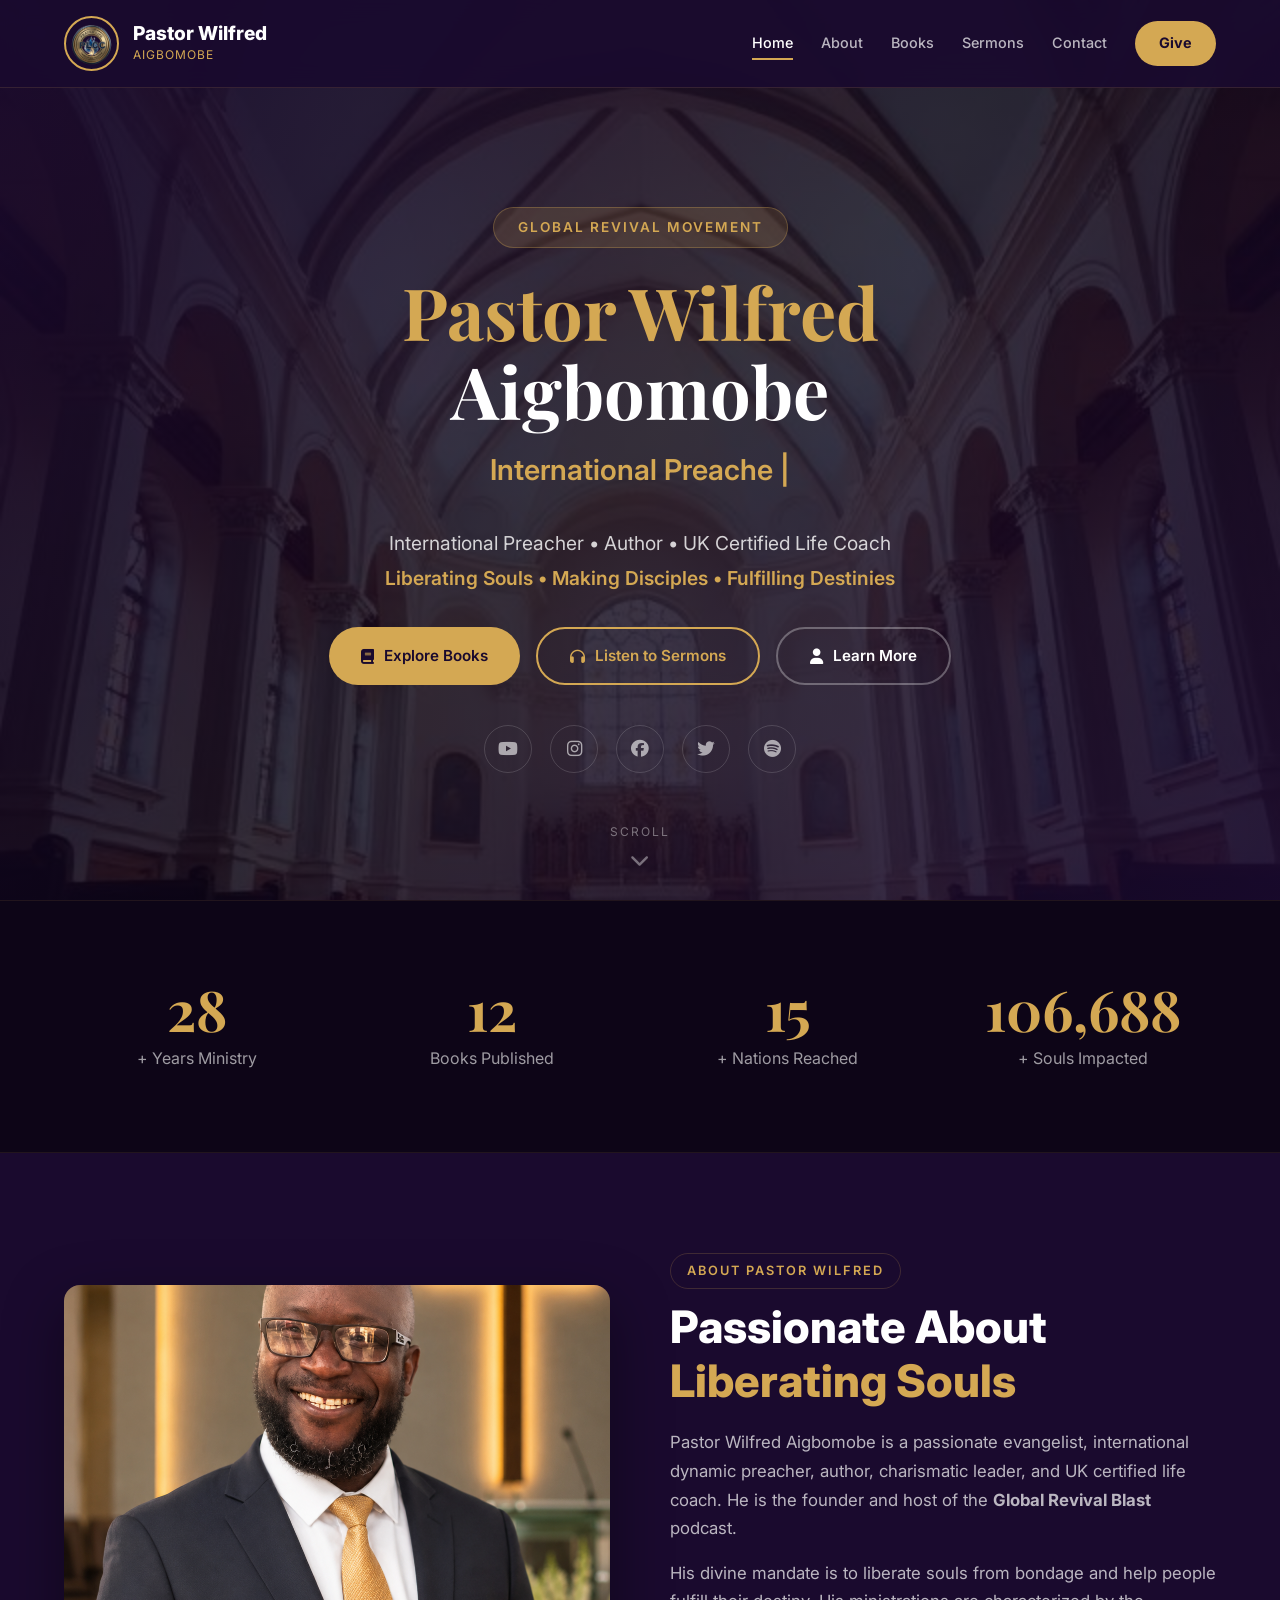
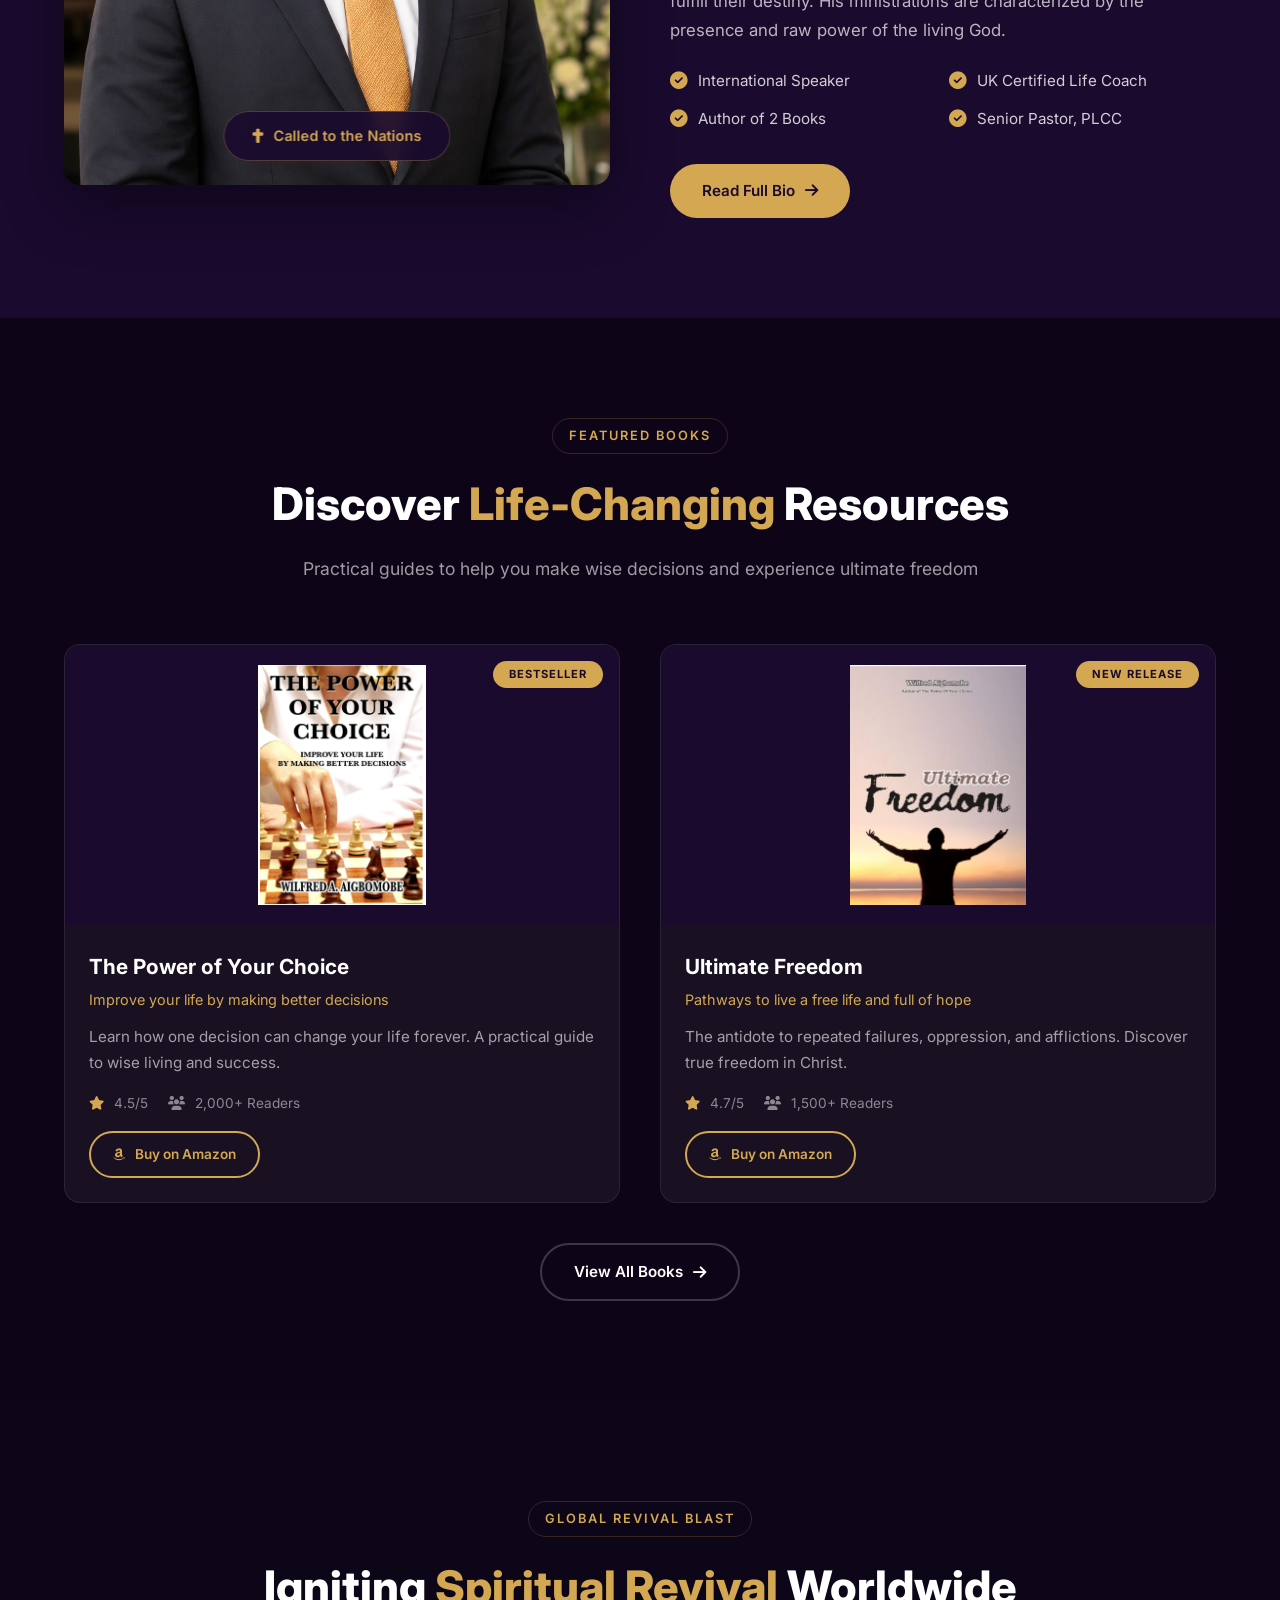
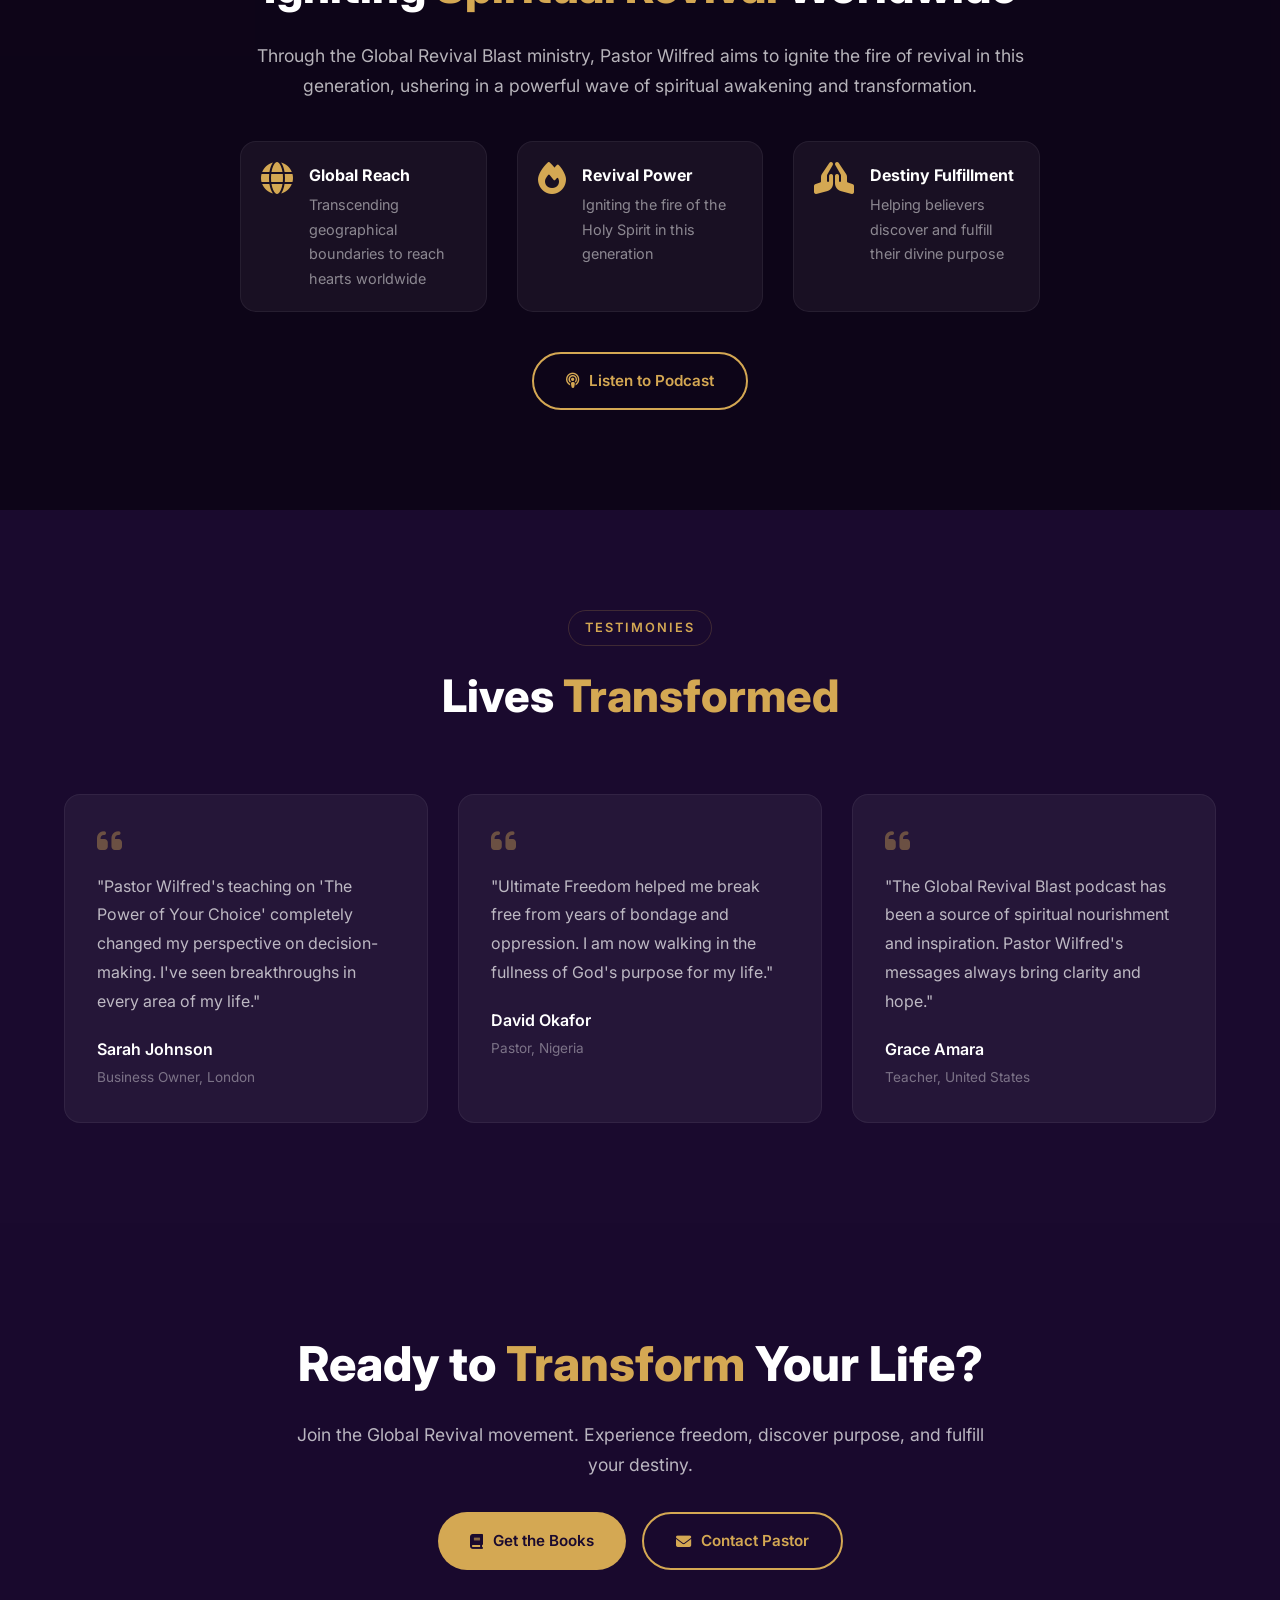
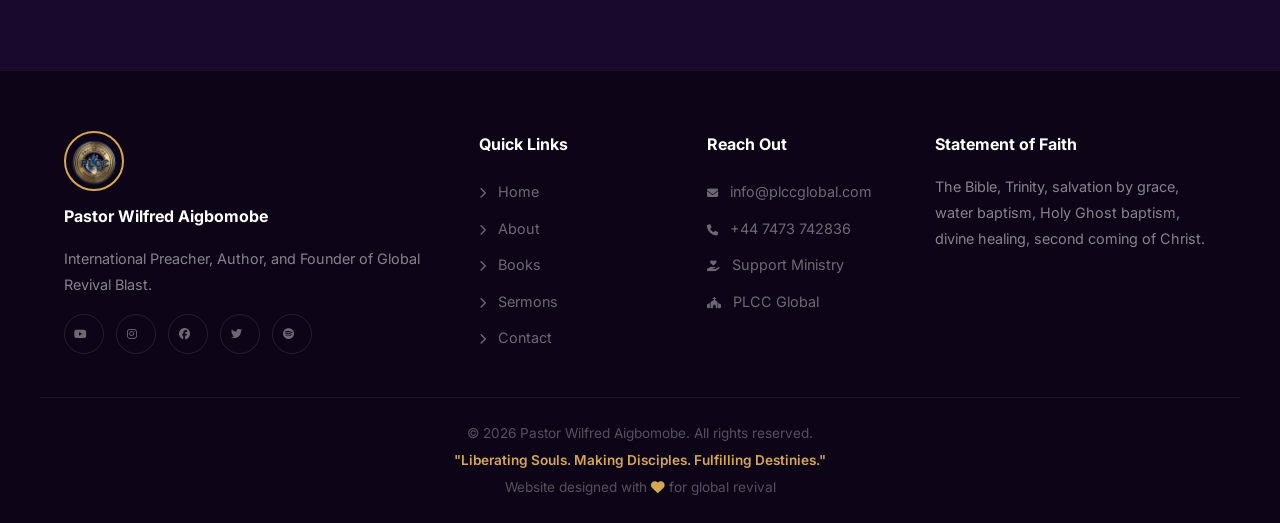
==== commit 25a5f181: "update stat" ====
--- a/index.html
+++ b/index.html
@@ -90,11 +90,11 @@
     <section class="stats">
         <div class="container stats-grid">
             <div class="stat-item animate-on-scroll">
-                <div class="stat-number" data-count="10">0</div>
+                <div class="stat-number" data-count="28">0</div>
                 <div class="stat-label">+ Years Ministry</div>
             </div>
             <div class="stat-item animate-on-scroll">
-                <div class="stat-number" data-count="2">0</div>
+                <div class="stat-number" data-count="12">0</div>
                 <div class="stat-label">Books Published</div>
             </div>
             <div class="stat-item animate-on-scroll">
@@ -102,7 +102,7 @@
                 <div class="stat-label">+ Nations Reached</div>
             </div>
             <div class="stat-item animate-on-scroll">
-                <div class="stat-number" data-count="5000">0</div>
+                <div class="stat-number" data-count="200000">0</div>
                 <div class="stat-label">+ Souls Impacted</div>
             </div>
         </div>
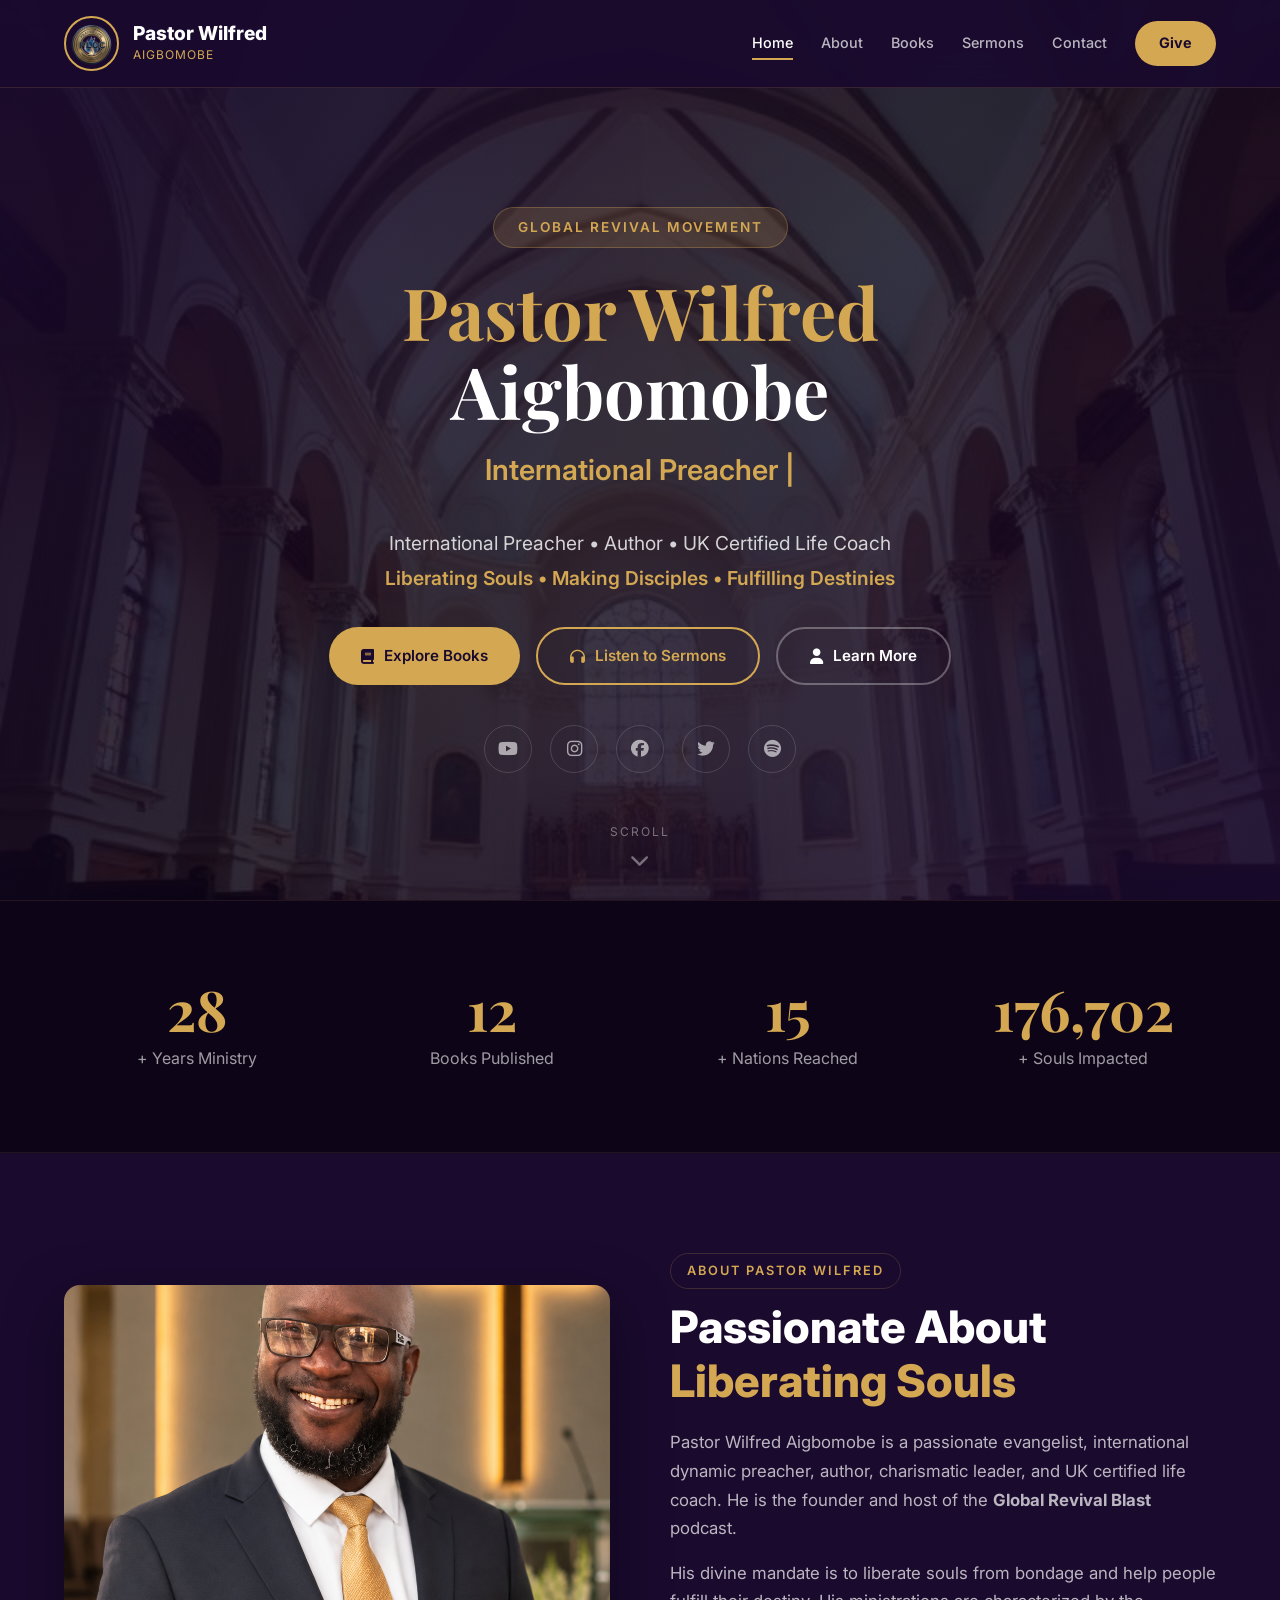
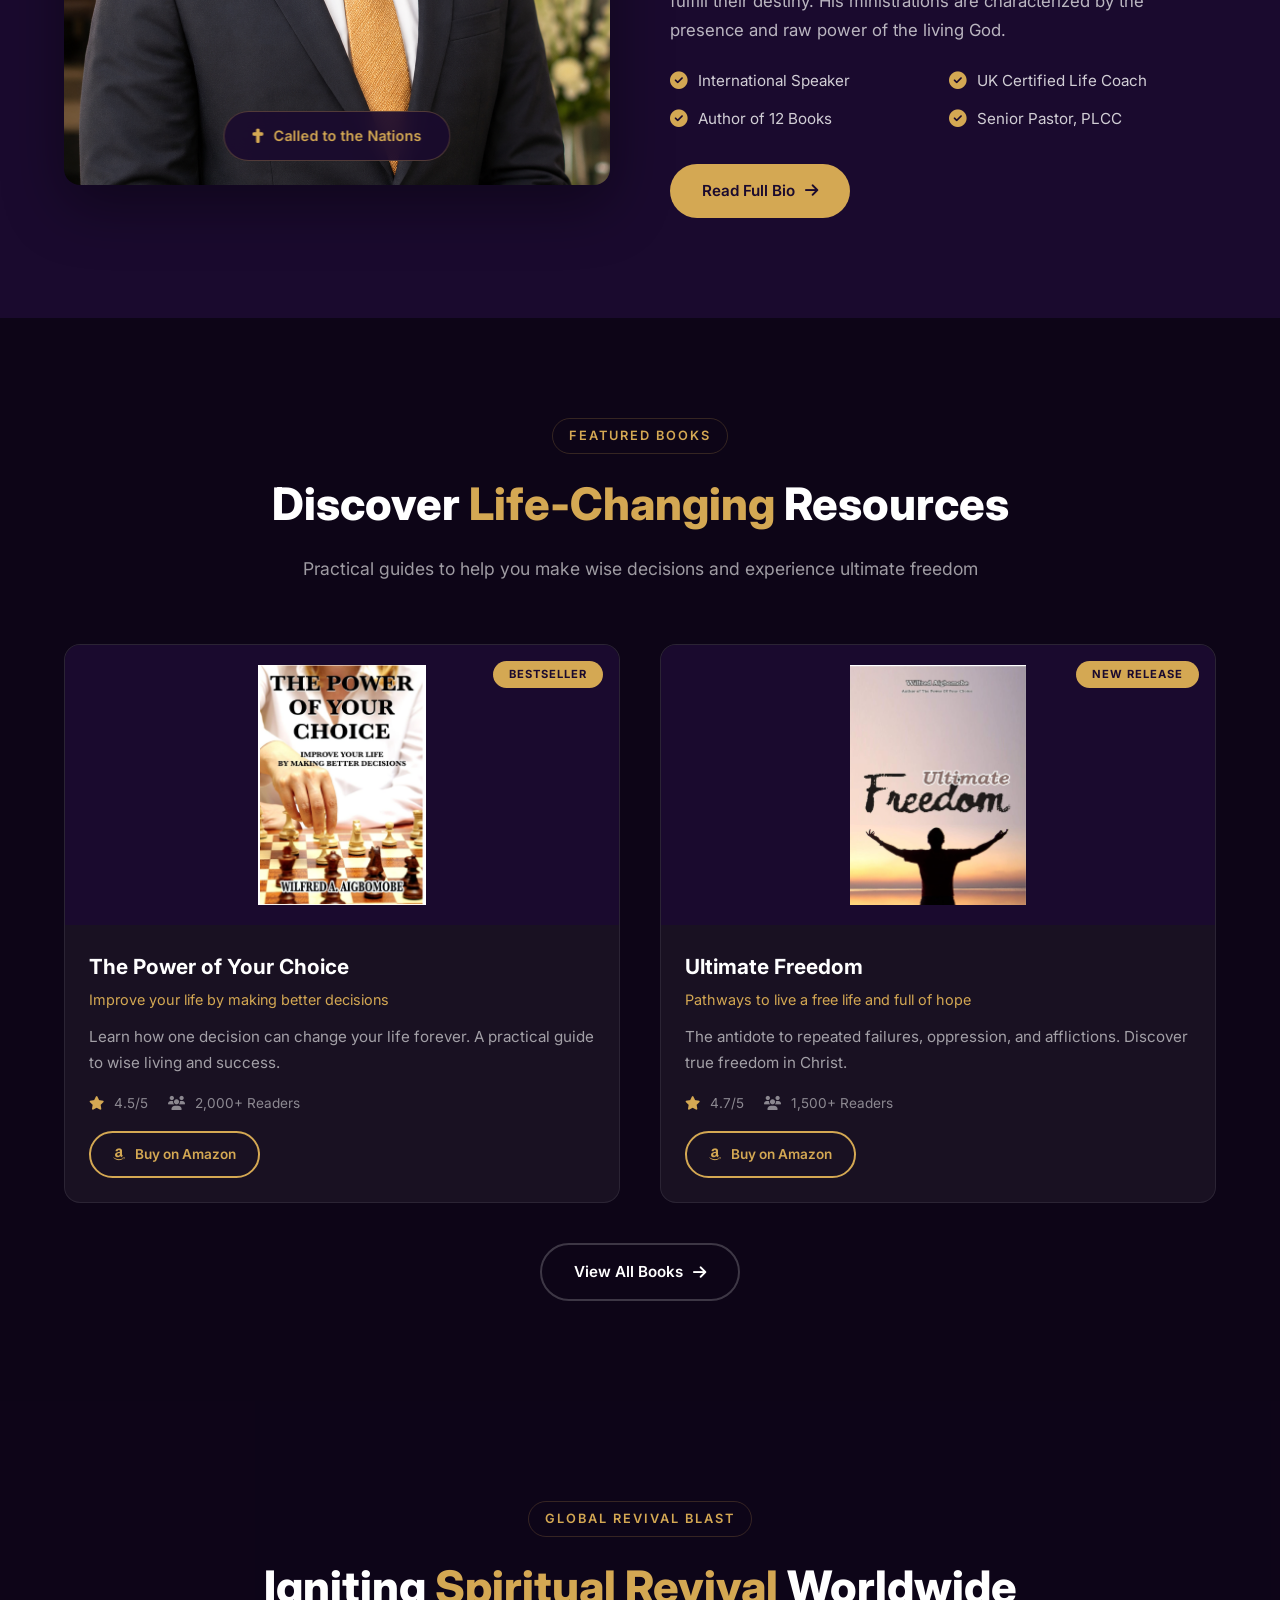
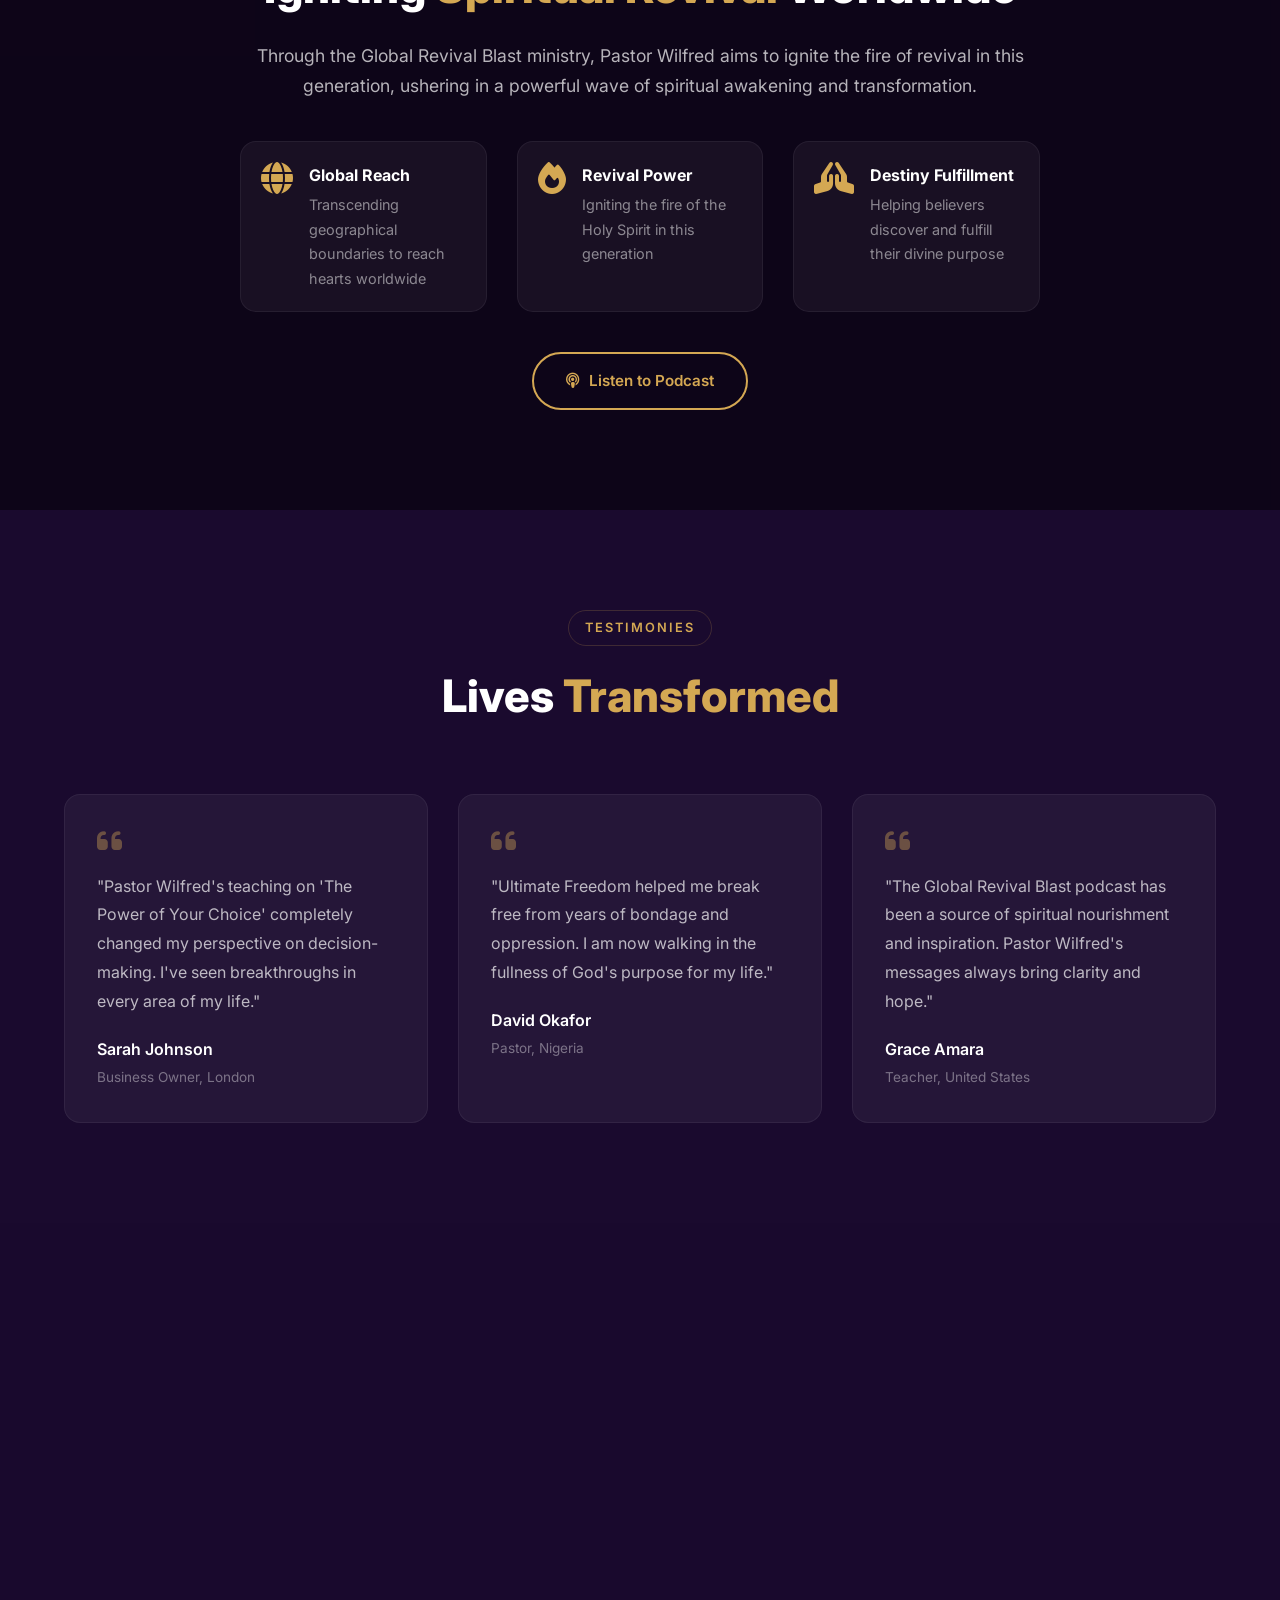
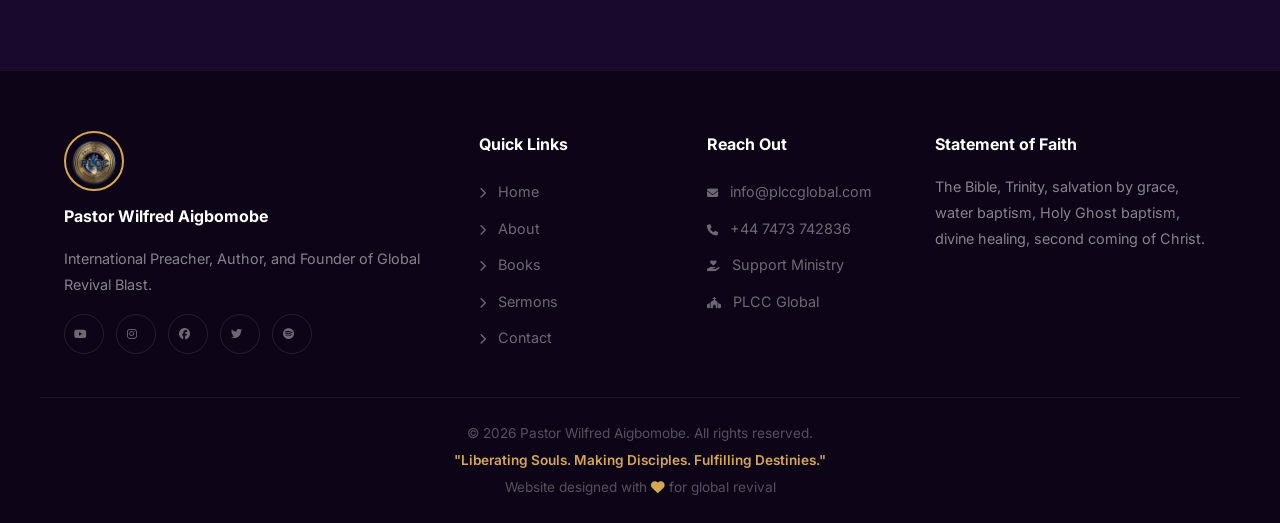
==== commit f3a2e406: "Update: About page - number of books" ====
--- a/index.html
+++ b/index.html
@@ -126,7 +126,7 @@
                     <div class="about-features">
                         <div class="feature"><i class="fas fa-check-circle gold-text"></i> International Speaker</div>
                         <div class="feature"><i class="fas fa-check-circle gold-text"></i> UK Certified Life Coach</div>
-                        <div class="feature"><i class="fas fa-check-circle gold-text"></i> Author of 2 Books</div>
+                        <div class="feature"><i class="fas fa-check-circle gold-text"></i> Author of 12 Books</div>
                         <div class="feature"><i class="fas fa-check-circle gold-text"></i> Senior Pastor, PLCC</div>
                     </div>
                     <a href="about.html" class="btn btn-primary">Read Full Bio <i class="fas fa-arrow-right"></i></a>
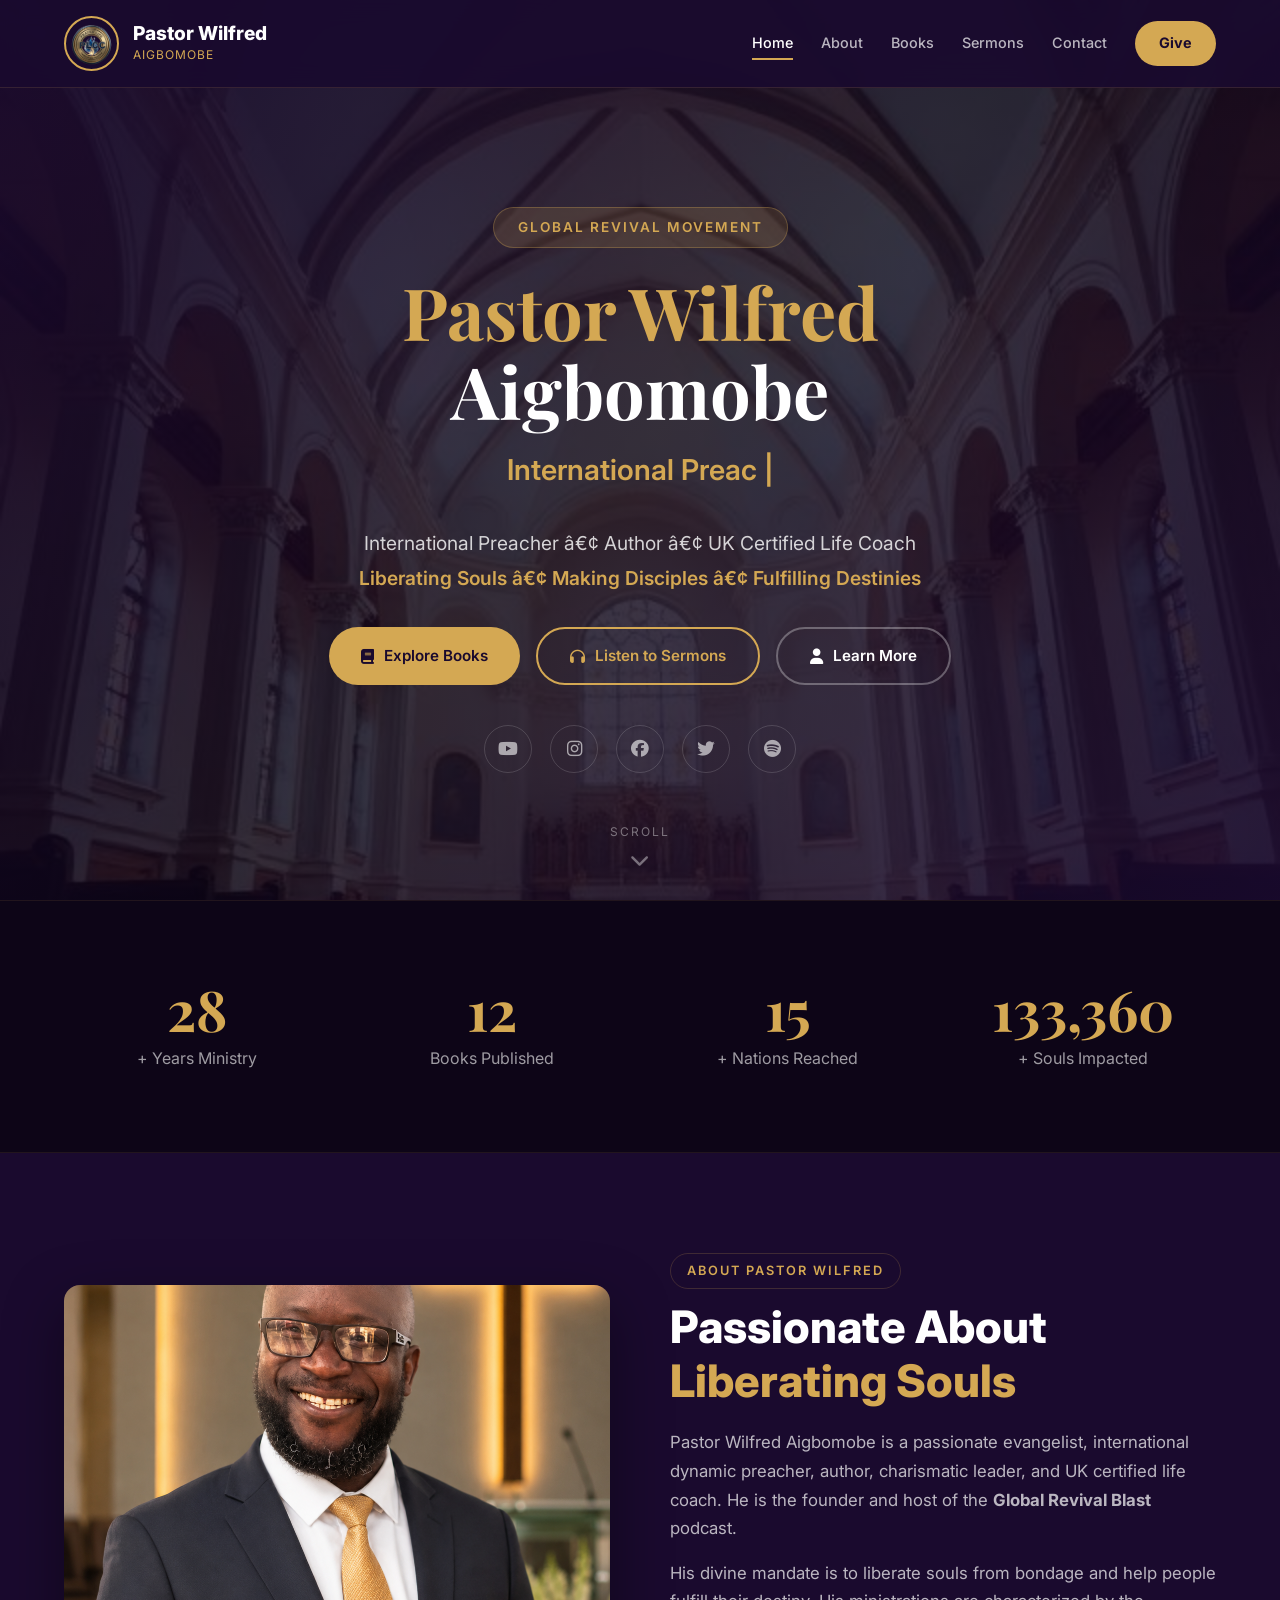
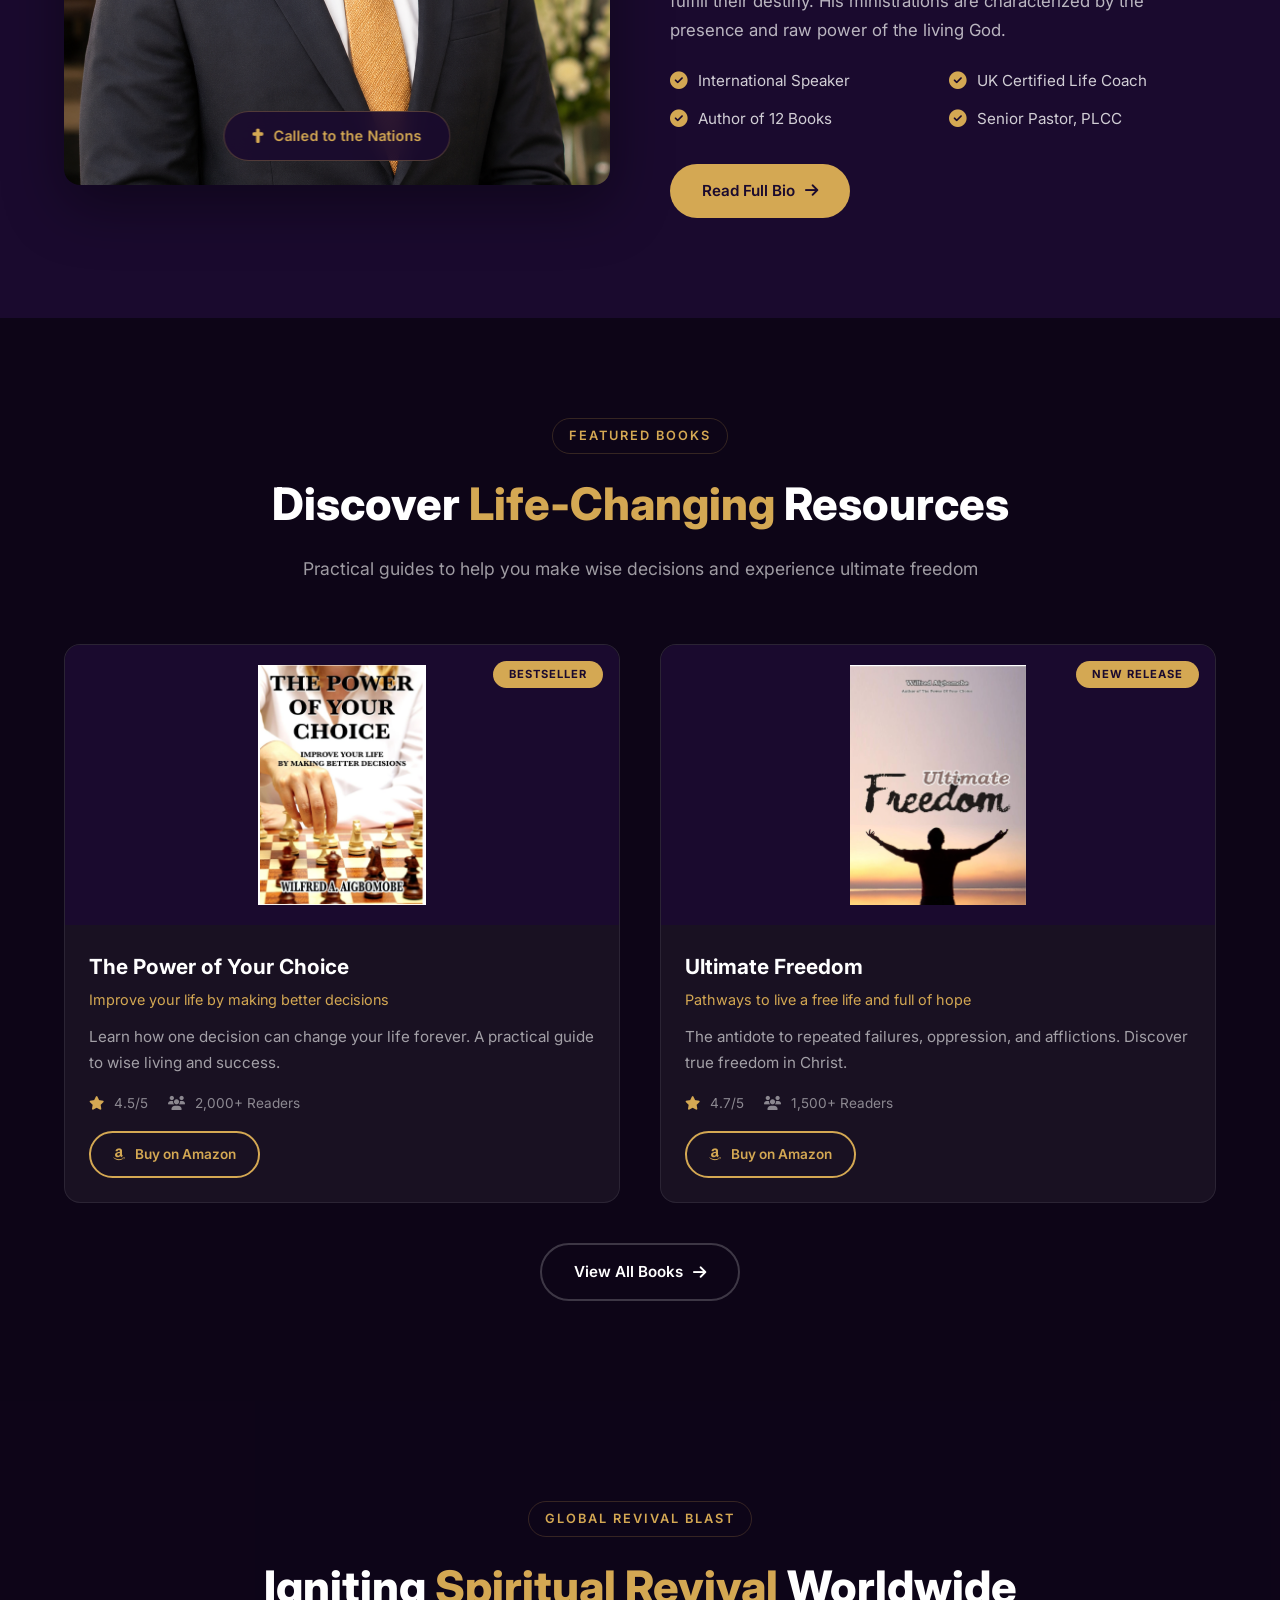
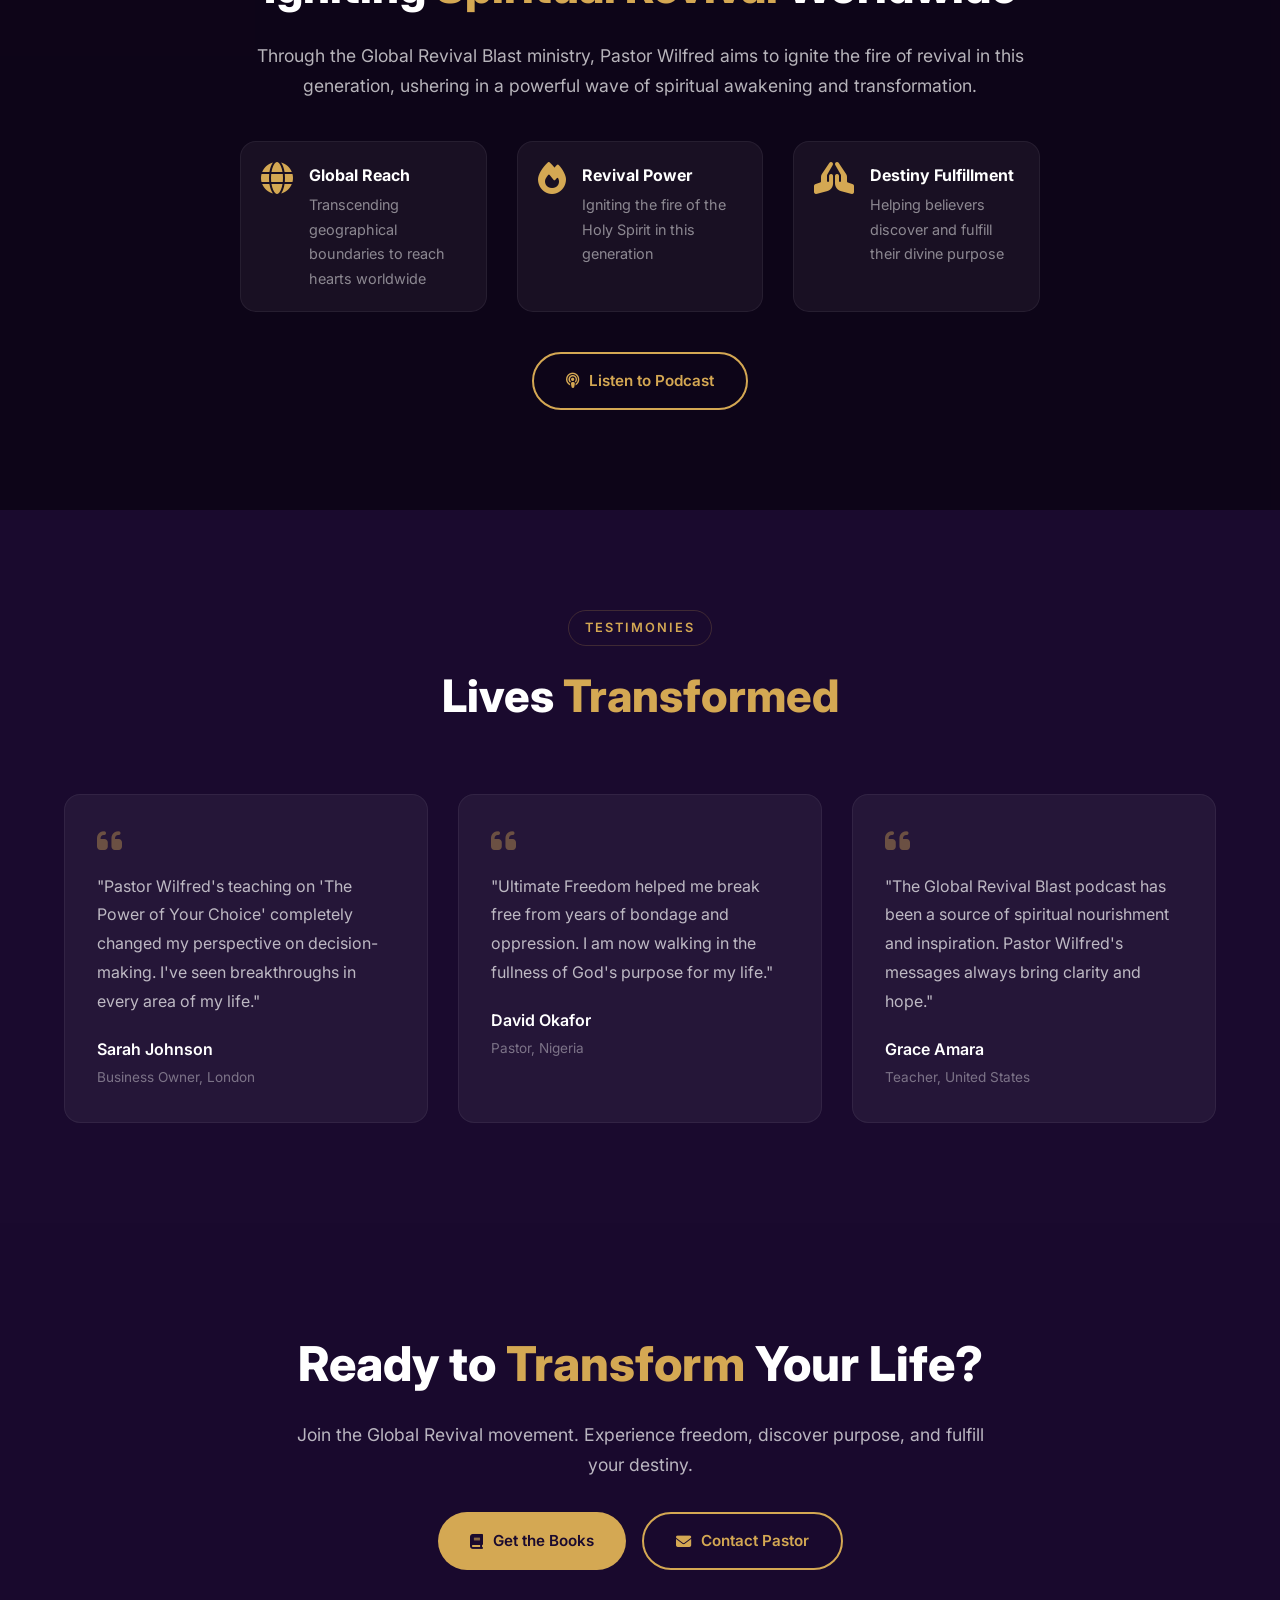
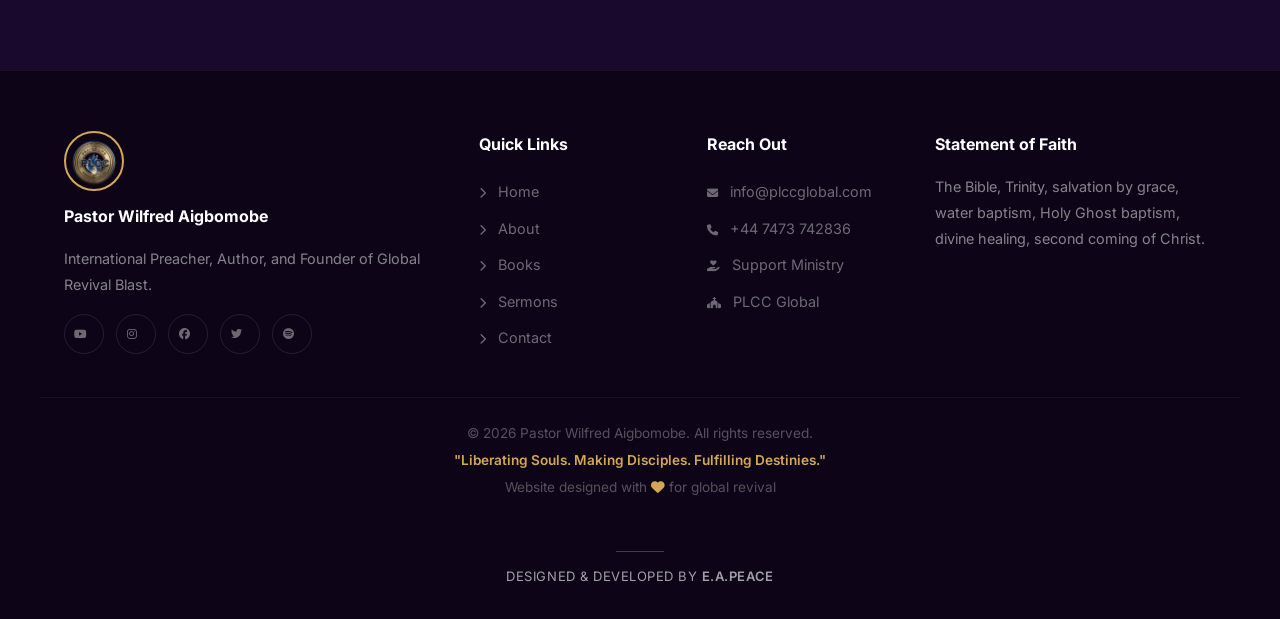
==== commit 079e4d6d: "Add professional e.a.Peace credit to footer" ====
--- a/index.html
+++ b/index.html
@@ -1,4 +1,4 @@
-<!DOCTYPE html>
+﻿<!DOCTYPE html>
 <html lang="en">
 <head>
     <meta charset="UTF-8" />
@@ -64,8 +64,8 @@
                 <span class="typed-cursor">|</span>
             </div>
             <p class="hero-description animate-fade-up delay-2">
-                International Preacher • Author • UK Certified Life Coach<br />
-                <span class="gold-text">Liberating Souls • Making Disciples • Fulfilling Destinies</span>
+                International Preacher â€¢ Author â€¢ UK Certified Life Coach<br />
+                <span class="gold-text">Liberating Souls â€¢ Making Disciples â€¢ Fulfilling Destinies</span>
             </p>
             <div class="hero-buttons animate-fade-up delay-3">
                 <a href="books.html" class="btn btn-primary"><i class="fas fa-book"></i> Explore Books</a>
@@ -322,6 +322,19 @@
                 <p class="design-credit">Website designed with <i class="fas fa-heart" style="color: #d4a853;"></i> for global revival</p>
             </div>
         </div>
+    
+<!-- e.a.Peace Credit -->
+<div class="eapeace-credit">
+  <span class="eapeace-credit__divider"></span>
+  <span class="eapeace-credit__text">
+    Designed &amp; developed by
+    <a href="https://my-website-eapeace.vercel.app/"
+       target="_blank"
+       rel="noopener noreferrer"
+       class="eapeace-credit__link">e.a.Peace</a>
+  </span>
+</div>
+<!-- /e.a.Peace Credit -->
     </footer>
 
     <script src="js/script.js"></script>
--- a/css/style.css
+++ b/css/style.css
@@ -1095,4 +1095,42 @@
         bottom: 16px;
         white-space: normal;
     }
-}+}
+/* ===== e.a.Peace Credit ===== */
+.eapeace-credit {
+  display: flex;
+  flex-direction: column;
+  align-items: center;
+  gap: 14px;
+  padding: 28px 16px 32px;
+  font-family: 'Inter', -apple-system, BlinkMacSystemFont, 'Segoe UI', Roboto, sans-serif;
+  font-size: 0.8125rem;
+  letter-spacing: 0.04em;
+  text-transform: uppercase;
+  color: inherit;
+  opacity: 0.62;
+  transition: opacity 0.3s ease;
+}
+.eapeace-credit:hover { opacity: 0.95; }
+.eapeace-credit__divider {
+  display: block;
+  width: 48px;
+  height: 1px;
+  background: currentColor;
+  opacity: 0.35;
+}
+.eapeace-credit__text { line-height: 1.6; }
+.eapeace-credit__link {
+  color: inherit;
+  font-weight: 600;
+  text-decoration: none;
+  border-bottom: 1px solid transparent;
+  padding-bottom: 1px;
+  transition: border-color 0.25s ease, color 0.25s ease;
+}
+.eapeace-credit__link:hover,
+.eapeace-credit__link:focus-visible {
+  border-bottom-color: currentColor;
+  outline: none;
+}
+/* ===== /e.a.Peace Credit ===== */
